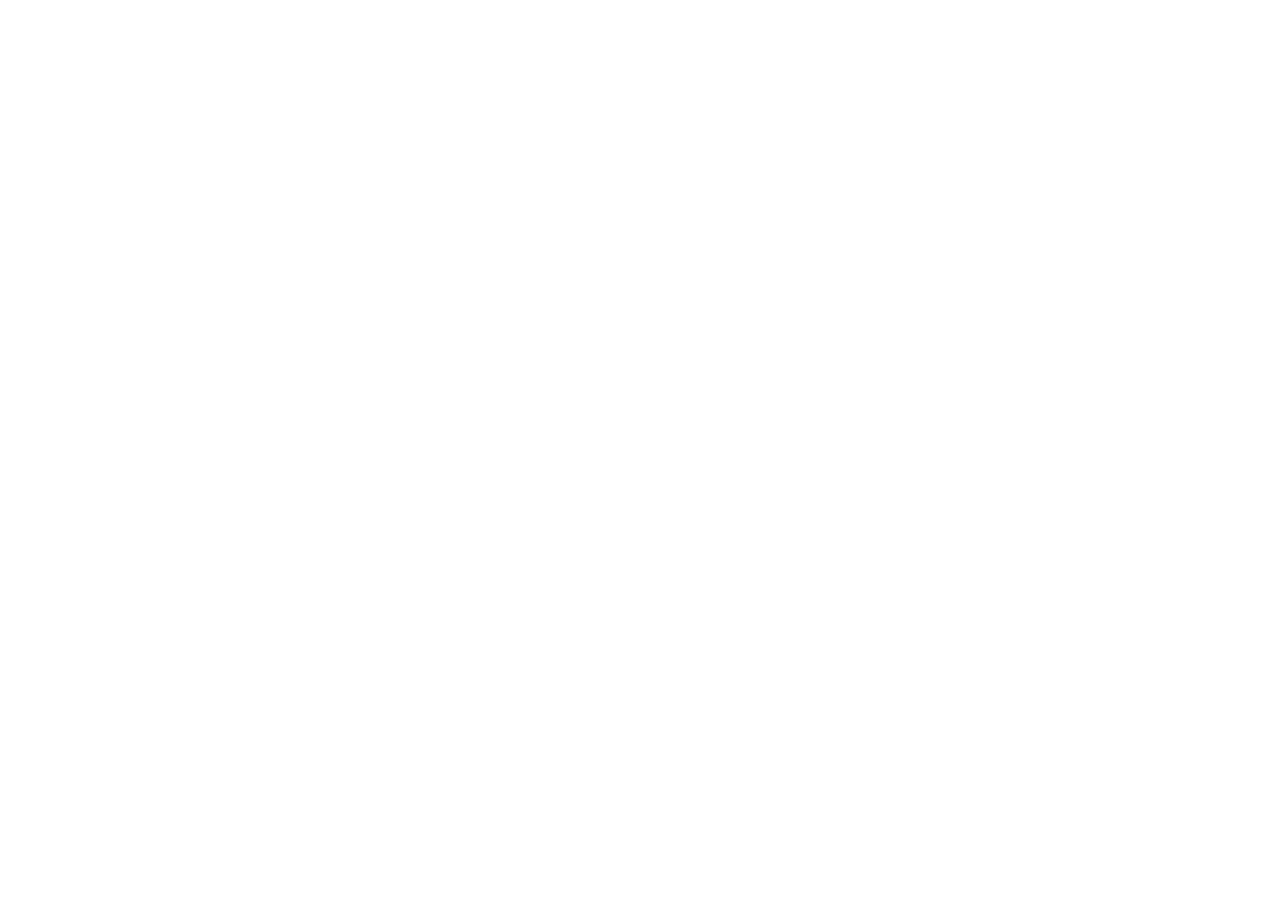
==== index.html @ c9cace58 "init project" ====
<!DOCTYPE html>
<html lang="en">

<head>
    <meta charset="UTF-8">
    <meta http-equiv="X-UA-Compatible" content="IE=edge">
    <meta name="viewport" content="width=device-width, initial-scale=1.0">
    <title>Document</title>
</head>

<body>

</body>

</html>
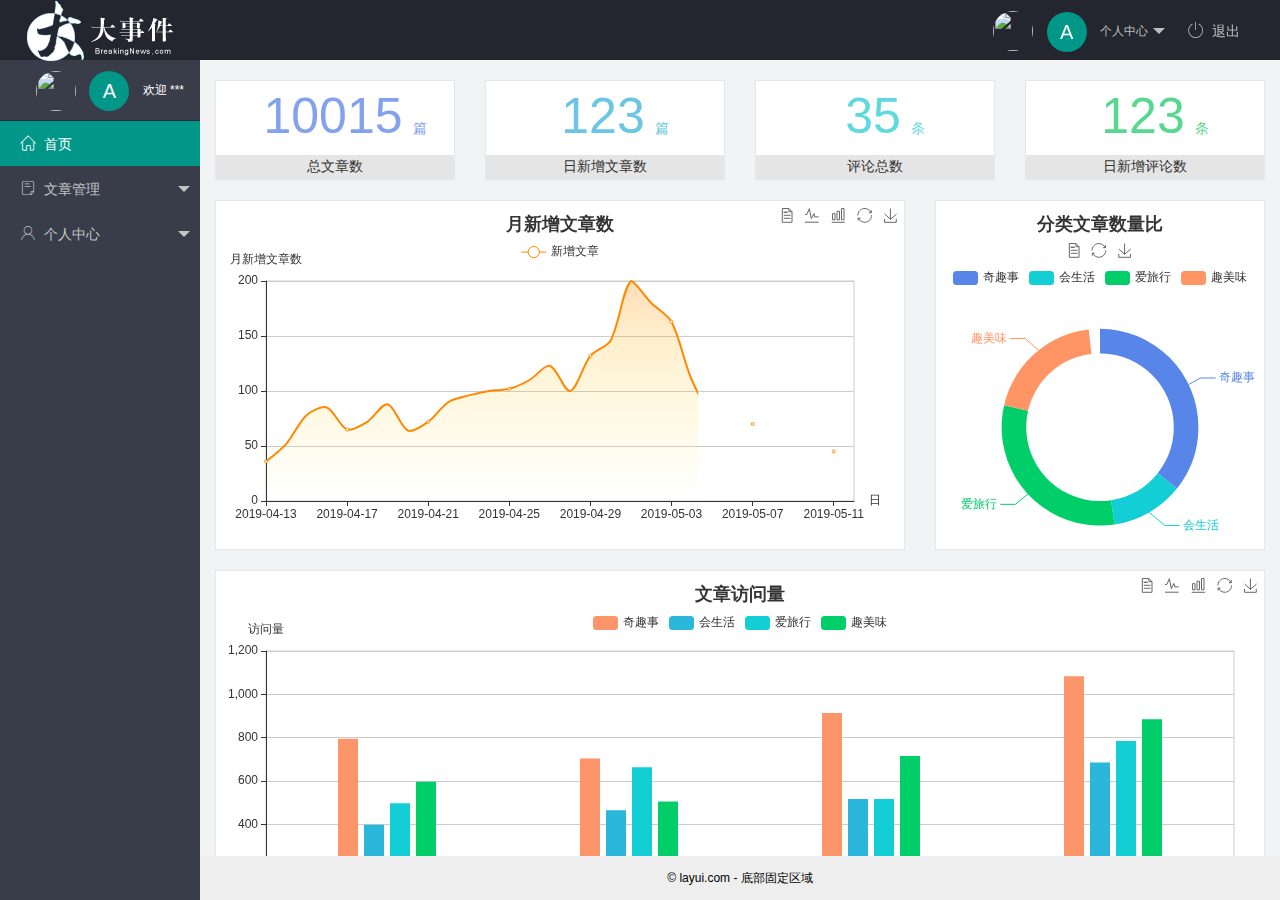
==== commit 0aa417e5: "完成了主页功能的开发" ====
--- a/index.html
+++ b/index.html
@@ -2,14 +2,97 @@
 <html lang="en">
 
 <head>
-    <meta charset="UTF-8">
-    <meta http-equiv="X-UA-Compatible" content="IE=edge">
-    <meta name="viewport" content="width=device-width, initial-scale=1.0">
-    <title>Document</title>
+    <meta charset="UTF-8" />
+    <meta name="viewport" content="width=device-width, initial-scale=1.0" />
+    <title>后台主页</title>
+    <!-- 导入 layui 的样式表 -->
+    <link rel="stylesheet" href="/assets/lib/layui/css/layui.css" />
+    <link rel="stylesheet" href="/assets/fonts/iconfont.css">
+    <link rel="stylesheet" href="/assets/css/index.css">
 </head>
 
-<body>
+<body class="layui-layout-body">
+    <div class="layui-layout layui-layout-admin">
+        <div class="layui-header">
+            <div class="layui-logo">
+                <img src="/assets/images/logo.png" alt="" />
+            </div>
+            <!-- 头部区域（可配合layui已有的水平导航） -->
+            <ul class="layui-nav layui-layout-right">
+                <li class="layui-nav-item">
+                    <a href="javascript:;" class="userinfo">
+                        <img src="http://t.cn/RCzsdCq" class="layui-nav-img" />
+                        <span class="text-avatar">A</span> 个人中心
+                    </a>
+                    <dl class="layui-nav-child">
+                        <dd><a href="">基本资料</a></dd>
+                        <dd><a href="">更换头像</a></dd>
+                        <dd><a href="">重置密码</a></dd>
+                    </dl>
+                </li>
+                <li class="layui-nav-item"><a href="javascrip:;" id="btnLogout"><span class="iconfont icon-tuichu"></span>退出</a></li>
+            </ul>
+        </div>
 
+        <div class="layui-side layui-bg-black">
+            <div class="layui-side-scroll">
+                <div class="userinfo">
+                    <img src="http://t.cn/RCzsdCq" class="layui-nav-img" />
+                    <span class="text-avatar">A</span>
+                    <span id="welcome">欢迎 ***</span>
+                </div>
+                <!-- 左侧导航区域（可配合layui已有的垂直导航） -->
+                <ul class="layui-nav layui-nav-tree" lay-shrink="all">
+                    <li class="layui-nav-item layui-this">
+                        <a href="/home/dashboard.html" target="fm"><span class="iconfont icon-home"></span>首页</a>
+                    </li>
+                    <li class="layui-nav-item">
+                        <a class="" href="javascript:;"><span class="iconfont icon-16"></span>文章管理</a>
+                        <dl class="layui-nav-child">
+                            <dd>
+                                <a href="javascript:;"><i class="layui-icon layui-icon-app"></i>文章类别</a>
+                            </dd>
+                            <dd>
+                                <a href="javascript:;"><i class="layui-icon layui-icon-app"></i>文章列表</a>
+                            </dd>
+                            <dd>
+                                <a href="javascript:;"><i class="layui-icon layui-icon-app"></i>发布文章</a>
+                            </dd>
+                        </dl>
+                    </li>
+                    <li class="layui-nav-item">
+                        <a href="javascript:;"><span class="iconfont icon-user"></span>个人中心</a>
+                        <dl class="layui-nav-child">
+                            <dd>
+                                <a href="javascript:;"><i class="layui-icon layui-icon-app"></i>基本资料</a>
+                            </dd>
+                            <dd>
+                                <a href="javascript:;"><i class="layui-icon layui-icon-app"></i>更换头像</a>
+                            </dd>
+                            <dd>
+                                <a href="javascript:;"><i class="layui-icon layui-icon-app"></i>重置密码</a>
+                            </dd>
+                        </dl>
+                    </li>
+                </ul>
+            </div>
+        </div>
+
+        <div class="layui-body">
+            <!-- 内容主体区域 -->
+            <iframe name="fm" src="/home/dashboard.html" frameborder="0"></iframe>
+        </div>
+
+        <div class="layui-footer">
+            <!-- 底部固定区域 -->
+            © layui.com - 底部固定区域
+        </div>
+    </div>
+    <!-- 导入 layui 的JS文件 -->
+    <script src="/assets/lib/layui/layui.all.js"></script>
+    <script src="/assets/lib/jquery.js"></script>
+    <script src="/assets/js/baseAPI.js"></script>
+    <script src="/assets/js/index.js"></script>
 </body>
 
 </html>--- a/assets/lib/layui/css/layui.css
+++ b/assets/lib/layui/css/layui.css
@@ -0,0 +1,2 @@
+/** layui-v2.5.5 MIT License By https://www.layui.com */
+ .layui-inline,img{display:inline-block;vertical-align:middle}h1,h2,h3,h4,h5,h6{font-weight:400}.layui-edge,.layui-header,.layui-inline,.layui-main{position:relative}.layui-body,.layui-edge,.layui-elip{overflow:hidden}.layui-btn,.layui-edge,.layui-inline,img{vertical-align:middle}.layui-btn,.layui-disabled,.layui-icon,.layui-unselect{-moz-user-select:none;-webkit-user-select:none;-ms-user-select:none}.layui-elip,.layui-form-checkbox span,.layui-form-pane .layui-form-label{text-overflow:ellipsis;white-space:nowrap}.layui-breadcrumb,.layui-tree-btnGroup{visibility:hidden}blockquote,body,button,dd,div,dl,dt,form,h1,h2,h3,h4,h5,h6,input,li,ol,p,pre,td,textarea,th,ul{margin:0;padding:0;-webkit-tap-highlight-color:rgba(0,0,0,0)}a:active,a:hover{outline:0}img{border:none}li{list-style:none}table{border-collapse:collapse;border-spacing:0}h4,h5,h6{font-size:100%}button,input,optgroup,option,select,textarea{font-family:inherit;font-size:inherit;font-style:inherit;font-weight:inherit;outline:0}pre{white-space:pre-wrap;white-space:-moz-pre-wrap;white-space:-pre-wrap;white-space:-o-pre-wrap;word-wrap:break-word}body{line-height:24px;font:14px Helvetica Neue,Helvetica,PingFang SC,Tahoma,Arial,sans-serif}hr{height:1px;margin:10px 0;border:0;clear:both}a{color:#333;text-decoration:none}a:hover{color:#777}a cite{font-style:normal;*cursor:pointer}.layui-border-box,.layui-border-box *{box-sizing:border-box}.layui-box,.layui-box *{box-sizing:content-box}.layui-clear{clear:both;*zoom:1}.layui-clear:after{content:'\20';clear:both;*zoom:1;display:block;height:0}.layui-inline{*display:inline;*zoom:1}.layui-edge{display:inline-block;width:0;height:0;border-width:6px;border-style:dashed;border-color:transparent}.layui-edge-top{top:-4px;border-bottom-color:#999;border-bottom-style:solid}.layui-edge-right{border-left-color:#999;border-left-style:solid}.layui-edge-bottom{top:2px;border-top-color:#999;border-top-style:solid}.layui-edge-left{border-right-color:#999;border-right-style:solid}.layui-disabled,.layui-disabled:hover{color:#d2d2d2!important;cursor:not-allowed!important}.layui-circle{border-radius:100%}.layui-show{display:block!important}.layui-hide{display:none!important}@font-face{font-family:layui-icon;src:url(../font/iconfont.eot?v=250);src:url(../font/iconfont.eot?v=250#iefix) format('embedded-opentype'),url(../font/iconfont.woff2?v=250) format('woff2'),url(../font/iconfont.woff?v=250) format('woff'),url(../font/iconfont.ttf?v=250) format('truetype'),url(../font/iconfont.svg?v=250#layui-icon) format('svg')}.layui-icon{font-family:layui-icon!important;font-size:16px;font-style:normal;-webkit-font-smoothing:antialiased;-moz-osx-font-smoothing:grayscale}.layui-icon-reply-fill:before{content:"\e611"}.layui-icon-set-fill:before{content:"\e614"}.layui-icon-menu-fill:before{content:"\e60f"}.layui-icon-search:before{content:"\e615"}.layui-icon-share:before{content:"\e641"}.layui-icon-set-sm:before{content:"\e620"}.layui-icon-engine:before{content:"\e628"}.layui-icon-close:before{content:"\1006"}.layui-icon-close-fill:before{content:"\1007"}.layui-icon-chart-screen:before{content:"\e629"}.layui-icon-star:before{content:"\e600"}.layui-icon-circle-dot:before{content:"\e617"}.layui-icon-chat:before{content:"\e606"}.layui-icon-release:before{content:"\e609"}.layui-icon-list:before{content:"\e60a"}.layui-icon-chart:before{content:"\e62c"}.layui-icon-ok-circle:before{content:"\1005"}.layui-icon-layim-theme:before{content:"\e61b"}.layui-icon-table:before{content:"\e62d"}.layui-icon-right:before{content:"\e602"}.layui-icon-left:before{content:"\e603"}.layui-icon-cart-simple:before{content:"\e698"}.layui-icon-face-cry:before{content:"\e69c"}.layui-icon-face-smile:before{content:"\e6af"}.layui-icon-survey:before{content:"\e6b2"}.layui-icon-tree:before{content:"\e62e"}.layui-icon-upload-circle:before{content:"\e62f"}.layui-icon-add-circle:before{content:"\e61f"}.layui-icon-download-circle:before{content:"\e601"}.layui-icon-templeate-1:before{content:"\e630"}.layui-icon-util:before{content:"\e631"}.layui-icon-face-surprised:before{content:"\e664"}.layui-icon-edit:before{content:"\e642"}.layui-icon-speaker:before{content:"\e645"}.layui-icon-down:before{content:"\e61a"}.layui-icon-file:before{content:"\e621"}.layui-icon-layouts:before{content:"\e632"}.layui-icon-rate-half:before{content:"\e6c9"}.layui-icon-add-circle-fine:before{content:"\e608"}.layui-icon-prev-circle:before{content:"\e633"}.layui-icon-read:before{content:"\e705"}.layui-icon-404:before{content:"\e61c"}.layui-icon-carousel:before{content:"\e634"}.layui-icon-help:before{content:"\e607"}.layui-icon-code-circle:before{content:"\e635"}.layui-icon-water:before{content:"\e636"}.layui-icon-username:before{content:"\e66f"}.layui-icon-find-fill:before{content:"\e670"}.layui-icon-about:before{content:"\e60b"}.layui-icon-location:before{content:"\e715"}.layui-icon-up:before{content:"\e619"}.layui-icon-pause:before{content:"\e651"}.layui-icon-date:before{content:"\e637"}.layui-icon-layim-uploadfile:before{content:"\e61d"}.layui-icon-delete:before{content:"\e640"}.layui-icon-play:before{content:"\e652"}.layui-icon-top:before{content:"\e604"}.layui-icon-friends:before{content:"\e612"}.layui-icon-refresh-3:before{content:"\e9aa"}.layui-icon-ok:before{content:"\e605"}.layui-icon-layer:before{content:"\e638"}.layui-icon-face-smile-fine:before{content:"\e60c"}.layui-icon-dollar:before{content:"\e659"}.layui-icon-group:before{content:"\e613"}.layui-icon-layim-download:before{content:"\e61e"}.layui-icon-picture-fine:before{content:"\e60d"}.layui-icon-link:before{content:"\e64c"}.layui-icon-diamond:before{content:"\e735"}.layui-icon-log:before{content:"\e60e"}.layui-icon-rate-solid:before{content:"\e67a"}.layui-icon-fonts-del:before{content:"\e64f"}.layui-icon-unlink:before{content:"\e64d"}.layui-icon-fonts-clear:before{content:"\e639"}.layui-icon-triangle-r:before{content:"\e623"}.layui-icon-circle:before{content:"\e63f"}.layui-icon-radio:before{content:"\e643"}.layui-icon-align-center:before{content:"\e647"}.layui-icon-align-right:before{content:"\e648"}.layui-icon-align-left:before{content:"\e649"}.layui-icon-loading-1:before{content:"\e63e"}.layui-icon-return:before{content:"\e65c"}.layui-icon-fonts-strong:before{content:"\e62b"}.layui-icon-upload:before{content:"\e67c"}.layui-icon-dialogue:before{content:"\e63a"}.layui-icon-video:before{content:"\e6ed"}.layui-icon-headset:before{content:"\e6fc"}.layui-icon-cellphone-fine:before{content:"\e63b"}.layui-icon-add-1:before{content:"\e654"}.layui-icon-face-smile-b:before{content:"\e650"}.layui-icon-fonts-html:before{content:"\e64b"}.layui-icon-form:before{content:"\e63c"}.layui-icon-cart:before{content:"\e657"}.layui-icon-camera-fill:before{content:"\e65d"}.layui-icon-tabs:before{content:"\e62a"}.layui-icon-fonts-code:before{content:"\e64e"}.layui-icon-fire:before{content:"\e756"}.layui-icon-set:before{content:"\e716"}.layui-icon-fonts-u:before{content:"\e646"}.layui-icon-triangle-d:before{content:"\e625"}.layui-icon-tips:before{content:"\e702"}.layui-icon-picture:before{content:"\e64a"}.layui-icon-more-vertical:before{content:"\e671"}.layui-icon-flag:before{content:"\e66c"}.layui-icon-loading:before{content:"\e63d"}.layui-icon-fonts-i:before{content:"\e644"}.layui-icon-refresh-1:before{content:"\e666"}.layui-icon-rmb:before{content:"\e65e"}.layui-icon-home:before{content:"\e68e"}.layui-icon-user:before{content:"\e770"}.layui-icon-notice:before{content:"\e667"}.layui-icon-login-weibo:before{content:"\e675"}.layui-icon-voice:before{content:"\e688"}.layui-icon-upload-drag:before{content:"\e681"}.layui-icon-login-qq:before{content:"\e676"}.layui-icon-snowflake:before{content:"\e6b1"}.layui-icon-file-b:before{content:"\e655"}.layui-icon-template:before{content:"\e663"}.layui-icon-auz:before{content:"\e672"}.layui-icon-console:before{content:"\e665"}.layui-icon-app:before{content:"\e653"}.layui-icon-prev:before{content:"\e65a"}.layui-icon-website:before{content:"\e7ae"}.layui-icon-next:before{content:"\e65b"}.layui-icon-component:before{content:"\e857"}.layui-icon-more:before{content:"\e65f"}.layui-icon-login-wechat:before{content:"\e677"}.layui-icon-shrink-right:before{content:"\e668"}.layui-icon-spread-left:before{content:"\e66b"}.layui-icon-camera:before{content:"\e660"}.layui-icon-note:before{content:"\e66e"}.layui-icon-refresh:before{content:"\e669"}.layui-icon-female:before{content:"\e661"}.layui-icon-male:before{content:"\e662"}.layui-icon-password:before{content:"\e673"}.layui-icon-senior:before{content:"\e674"}.layui-icon-theme:before{content:"\e66a"}.layui-icon-tread:before{content:"\e6c5"}.layui-icon-praise:before{content:"\e6c6"}.layui-icon-star-fill:before{content:"\e658"}.layui-icon-rate:before{content:"\e67b"}.layui-icon-template-1:before{content:"\e656"}.layui-icon-vercode:before{content:"\e679"}.layui-icon-cellphone:before{content:"\e678"}.layui-icon-screen-full:before{content:"\e622"}.layui-icon-screen-restore:before{content:"\e758"}.layui-icon-cols:before{content:"\e610"}.layui-icon-export:before{content:"\e67d"}.layui-icon-print:before{content:"\e66d"}.layui-icon-slider:before{content:"\e714"}.layui-icon-addition:before{content:"\e624"}.layui-icon-subtraction:before{content:"\e67e"}.layui-icon-service:before{content:"\e626"}.layui-icon-transfer:before{content:"\e691"}.layui-main{width:1140px;margin:0 auto}.layui-header{z-index:1000;height:60px}.layui-header a:hover{transition:all .5s;-webkit-transition:all .5s}.layui-side{position:fixed;left:0;top:0;bottom:0;z-index:999;width:200px;overflow-x:hidden}.layui-side-scroll{position:relative;width:220px;height:100%;overflow-x:hidden}.layui-body{position:absolute;left:200px;right:0;top:0;bottom:0;z-index:998;width:auto;overflow-y:auto;box-sizing:border-box}.layui-layout-body{overflow:hidden}.layui-layout-admin .layui-header{background-color:#23262E}.layui-layout-admin .layui-side{top:60px;width:200px;overflow-x:hidden}.layui-layout-admin .layui-body{position:fixed;top:60px;bottom:44px}.layui-layout-admin .layui-main{width:auto;margin:0 15px}.layui-layout-admin .layui-footer{position:fixed;left:200px;right:0;bottom:0;height:44px;line-height:44px;padding:0 15px;background-color:#eee}.layui-layout-admin .layui-logo{position:absolute;left:0;top:0;width:200px;height:100%;line-height:60px;text-align:center;color:#009688;font-size:16px}.layui-layout-admin .layui-header .layui-nav{background:0 0}.layui-layout-left{position:absolute!important;left:200px;top:0}.layui-layout-right{position:absolute!important;right:0;top:0}.layui-container{position:relative;margin:0 auto;padding:0 15px;box-sizing:border-box}.layui-fluid{position:relative;margin:0 auto;padding:0 15px}.layui-row:after,.layui-row:before{content:'';display:block;clear:both}.layui-col-lg1,.layui-col-lg10,.layui-col-lg11,.layui-col-lg12,.layui-col-lg2,.layui-col-lg3,.layui-col-lg4,.layui-col-lg5,.layui-col-lg6,.layui-col-lg7,.layui-col-lg8,.layui-col-lg9,.layui-col-md1,.layui-col-md10,.layui-col-md11,.layui-col-md12,.layui-col-md2,.layui-col-md3,.layui-col-md4,.layui-col-md5,.layui-col-md6,.layui-col-md7,.layui-col-md8,.layui-col-md9,.layui-col-sm1,.layui-col-sm10,.layui-col-sm11,.layui-col-sm12,.layui-col-sm2,.layui-col-sm3,.layui-col-sm4,.layui-col-sm5,.layui-col-sm6,.layui-col-sm7,.layui-col-sm8,.layui-col-sm9,.layui-col-xs1,.layui-col-xs10,.layui-col-xs11,.layui-col-xs12,.layui-col-xs2,.layui-col-xs3,.layui-col-xs4,.layui-col-xs5,.layui-col-xs6,.layui-col-xs7,.layui-col-xs8,.layui-col-xs9{position:relative;display:block;box-sizing:border-box}.layui-col-xs1,.layui-col-xs10,.layui-col-xs11,.layui-col-xs12,.layui-col-xs2,.layui-col-xs3,.layui-col-xs4,.layui-col-xs5,.layui-col-xs6,.layui-col-xs7,.layui-col-xs8,.layui-col-xs9{float:left}.layui-col-xs1{width:8.33333333%}.layui-col-xs2{width:16.66666667%}.layui-col-xs3{width:25%}.layui-col-xs4{width:33.33333333%}.layui-col-xs5{width:41.66666667%}.layui-col-xs6{width:50%}.layui-col-xs7{width:58.33333333%}.layui-col-xs8{width:66.66666667%}.layui-col-xs9{width:75%}.layui-col-xs10{width:83.33333333%}.layui-col-xs11{width:91.66666667%}.layui-col-xs12{width:100%}.layui-col-xs-offset1{margin-left:8.33333333%}.layui-col-xs-offset2{margin-left:16.66666667%}.layui-col-xs-offset3{margin-left:25%}.layui-col-xs-offset4{margin-left:33.33333333%}.layui-col-xs-offset5{margin-left:41.66666667%}.layui-col-xs-offset6{margin-left:50%}.layui-col-xs-offset7{margin-left:58.33333333%}.layui-col-xs-offset8{margin-left:66.66666667%}.layui-col-xs-offset9{margin-left:75%}.layui-col-xs-offset10{margin-left:83.33333333%}.layui-col-xs-offset11{margin-left:91.66666667%}.layui-col-xs-offset12{margin-left:100%}@media screen and (max-width:768px){.layui-hide-xs{display:none!important}.layui-show-xs-block{display:block!important}.layui-show-xs-inline{display:inline!important}.layui-show-xs-inline-block{display:inline-block!important}}@media screen and (min-width:768px){.layui-container{width:750px}.layui-hide-sm{display:none!important}.layui-show-sm-block{display:block!important}.layui-show-sm-inline{display:inline!important}.layui-show-sm-inline-block{display:inline-block!important}.layui-col-sm1,.layui-col-sm10,.layui-col-sm11,.layui-col-sm12,.layui-col-sm2,.layui-col-sm3,.layui-col-sm4,.layui-col-sm5,.layui-col-sm6,.layui-col-sm7,.layui-col-sm8,.layui-col-sm9{float:left}.layui-col-sm1{width:8.33333333%}.layui-col-sm2{width:16.66666667%}.layui-col-sm3{width:25%}.layui-col-sm4{width:33.33333333%}.layui-col-sm5{width:41.66666667%}.layui-col-sm6{width:50%}.layui-col-sm7{width:58.33333333%}.layui-col-sm8{width:66.66666667%}.layui-col-sm9{width:75%}.layui-col-sm10{width:83.33333333%}.layui-col-sm11{width:91.66666667%}.layui-col-sm12{width:100%}.layui-col-sm-offset1{margin-left:8.33333333%}.layui-col-sm-offset2{margin-left:16.66666667%}.layui-col-sm-offset3{margin-left:25%}.layui-col-sm-offset4{margin-left:33.33333333%}.layui-col-sm-offset5{margin-left:41.66666667%}.layui-col-sm-offset6{margin-left:50%}.layui-col-sm-offset7{margin-left:58.33333333%}.layui-col-sm-offset8{margin-left:66.66666667%}.layui-col-sm-offset9{margin-left:75%}.layui-col-sm-offset10{margin-left:83.33333333%}.layui-col-sm-offset11{margin-left:91.66666667%}.layui-col-sm-offset12{margin-left:100%}}@media screen and (min-width:992px){.layui-container{width:970px}.layui-hide-md{display:none!important}.layui-show-md-block{display:block!important}.layui-show-md-inline{display:inline!important}.layui-show-md-inline-block{display:inline-block!important}.layui-col-md1,.layui-col-md10,.layui-col-md11,.layui-col-md12,.layui-col-md2,.layui-col-md3,.layui-col-md4,.layui-col-md5,.layui-col-md6,.layui-col-md7,.layui-col-md8,.layui-col-md9{float:left}.layui-col-md1{width:8.33333333%}.layui-col-md2{width:16.66666667%}.layui-col-md3{width:25%}.layui-col-md4{width:33.33333333%}.layui-col-md5{width:41.66666667%}.layui-col-md6{width:50%}.layui-col-md7{width:58.33333333%}.layui-col-md8{width:66.66666667%}.layui-col-md9{width:75%}.layui-col-md10{width:83.33333333%}.layui-col-md11{width:91.66666667%}.layui-col-md12{width:100%}.layui-col-md-offset1{margin-left:8.33333333%}.layui-col-md-offset2{margin-left:16.66666667%}.layui-col-md-offset3{margin-left:25%}.layui-col-md-offset4{margin-left:33.33333333%}.layui-col-md-offset5{margin-left:41.66666667%}.layui-col-md-offset6{margin-left:50%}.layui-col-md-offset7{margin-left:58.33333333%}.layui-col-md-offset8{margin-left:66.66666667%}.layui-col-md-offset9{margin-left:75%}.layui-col-md-offset10{margin-left:83.33333333%}.layui-col-md-offset11{margin-left:91.66666667%}.layui-col-md-offset12{margin-left:100%}}@media screen and (min-width:1200px){.layui-container{width:1170px}.layui-hide-lg{display:none!important}.layui-show-lg-block{display:block!important}.layui-show-lg-inline{display:inline!important}.layui-show-lg-inline-block{display:inline-block!important}.layui-col-lg1,.layui-col-lg10,.layui-col-lg11,.layui-col-lg12,.layui-col-lg2,.layui-col-lg3,.layui-col-lg4,.layui-col-lg5,.layui-col-lg6,.layui-col-lg7,.layui-col-lg8,.layui-col-lg9{float:left}.layui-col-lg1{width:8.33333333%}.layui-col-lg2{width:16.66666667%}.layui-col-lg3{width:25%}.layui-col-lg4{width:33.33333333%}.layui-col-lg5{width:41.66666667%}.layui-col-lg6{width:50%}.layui-col-lg7{width:58.33333333%}.layui-col-lg8{width:66.66666667%}.layui-col-lg9{width:75%}.layui-col-lg10{width:83.33333333%}.layui-col-lg11{width:91.66666667%}.layui-col-lg12{width:100%}.layui-col-lg-offset1{margin-left:8.33333333%}.layui-col-lg-offset2{margin-left:16.66666667%}.layui-col-lg-offset3{margin-left:25%}.layui-col-lg-offset4{margin-left:33.33333333%}.layui-col-lg-offset5{margin-left:41.66666667%}.layui-col-lg-offset6{margin-left:50%}.layui-col-lg-offset7{margin-left:58.33333333%}.layui-col-lg-offset8{margin-left:66.66666667%}.layui-col-lg-offset9{margin-left:75%}.layui-col-lg-offset10{margin-left:83.33333333%}.layui-col-lg-offset11{margin-left:91.66666667%}.layui-col-lg-offset12{margin-left:100%}}.layui-col-space1{margin:-.5px}.layui-col-space1>*{padding:.5px}.layui-col-space3{margin:-1.5px}.layui-col-space3>*{padding:1.5px}.layui-col-space5{margin:-2.5px}.layui-col-space5>*{padding:2.5px}.layui-col-space8{margin:-3.5px}.layui-col-space8>*{padding:3.5px}.layui-col-space10{margin:-5px}.layui-col-space10>*{padding:5px}.layui-col-space12{margin:-6px}.layui-col-space12>*{padding:6px}.layui-col-space15{margin:-7.5px}.layui-col-space15>*{padding:7.5px}.layui-col-space18{margin:-9px}.layui-col-space18>*{padding:9px}.layui-col-space20{margin:-10px}.layui-col-space20>*{padding:10px}.layui-col-space22{margin:-11px}.layui-col-space22>*{padding:11px}.layui-col-space25{margin:-12.5px}.layui-col-space25>*{padding:12.5px}.layui-col-space30{margin:-15px}.layui-col-space30>*{padding:15px}.layui-btn,.layui-input,.layui-select,.layui-textarea,.layui-upload-button{outline:0;-webkit-appearance:none;transition:all .3s;-webkit-transition:all .3s;box-sizing:border-box}.layui-elem-quote{margin-bottom:10px;padding:15px;line-height:22px;border-left:5px solid #009688;border-radius:0 2px 2px 0;background-color:#f2f2f2}.layui-quote-nm{border-style:solid;border-width:1px 1px 1px 5px;background:0 0}.layui-elem-field{margin-bottom:10px;padding:0;border-width:1px;border-style:solid}.layui-elem-field legend{margin-left:20px;padding:0 10px;font-size:20px;font-weight:300}.layui-field-title{margin:10px 0 20px;border-width:1px 0 0}.layui-field-box{padding:10px 15px}.layui-field-title .layui-field-box{padding:10px 0}.layui-progress{position:relative;height:6px;border-radius:20px;background-color:#e2e2e2}.layui-progress-bar{position:absolute;left:0;top:0;width:0;max-width:100%;height:6px;border-radius:20px;text-align:right;background-color:#5FB878;transition:all .3s;-webkit-transition:all .3s}.layui-progress-big,.layui-progress-big .layui-progress-bar{height:18px;line-height:18px}.layui-progress-text{position:relative;top:-20px;line-height:18px;font-size:12px;color:#666}.layui-progress-big .layui-progress-text{position:static;padding:0 10px;color:#fff}.layui-collapse{border-width:1px;border-style:solid;border-radius:2px}.layui-colla-content,.layui-colla-item{border-top-width:1px;border-top-style:solid}.layui-colla-item:first-child{border-top:none}.layui-colla-title{position:relative;height:42px;line-height:42px;padding:0 15px 0 35px;color:#333;background-color:#f2f2f2;cursor:pointer;font-size:14px;overflow:hidden}.layui-colla-content{display:none;padding:10px 15px;line-height:22px;color:#666}.layui-colla-icon{position:absolute;left:15px;top:0;font-size:14px}.layui-card{margin-bottom:15px;border-radius:2px;background-color:#fff;box-shadow:0 1px 2px 0 rgba(0,0,0,.05)}.layui-card:last-child{margin-bottom:0}.layui-card-header{position:relative;height:42px;line-height:42px;padding:0 15px;border-bottom:1px solid #f6f6f6;color:#333;border-radius:2px 2px 0 0;font-size:14px}.layui-bg-black,.layui-bg-blue,.layui-bg-cyan,.layui-bg-green,.layui-bg-orange,.layui-bg-red{color:#fff!important}.layui-card-body{position:relative;padding:10px 15px;line-height:24px}.layui-card-body[pad15]{padding:15px}.layui-card-body[pad20]{padding:20px}.layui-card-body .layui-table{margin:5px 0}.layui-card .layui-tab{margin:0}.layui-panel-window{position:relative;padding:15px;border-radius:0;border-top:5px solid #E6E6E6;background-color:#fff}.layui-auxiliar-moving{position:fixed;left:0;right:0;top:0;bottom:0;width:100%;height:100%;background:0 0;z-index:9999999999}.layui-form-label,.layui-form-mid,.layui-form-select,.layui-input-block,.layui-input-inline,.layui-textarea{position:relative}.layui-bg-red{background-color:#FF5722!important}.layui-bg-orange{background-color:#FFB800!important}.layui-bg-green{background-color:#009688!important}.layui-bg-cyan{background-color:#2F4056!important}.layui-bg-blue{background-color:#1E9FFF!important}.layui-bg-black{background-color:#393D49!important}.layui-bg-gray{background-color:#eee!important;color:#666!important}.layui-badge-rim,.layui-colla-content,.layui-colla-item,.layui-collapse,.layui-elem-field,.layui-form-pane .layui-form-item[pane],.layui-form-pane .layui-form-label,.layui-input,.layui-layedit,.layui-layedit-tool,.layui-quote-nm,.layui-select,.layui-tab-bar,.layui-tab-card,.layui-tab-title,.layui-tab-title .layui-this:after,.layui-textarea{border-color:#e6e6e6}.layui-timeline-item:before,hr{background-color:#e6e6e6}.layui-text{line-height:22px;font-size:14px;color:#666}.layui-text h1,.layui-text h2,.layui-text h3{font-weight:500;color:#333}.layui-text h1{font-size:30px}.layui-text h2{font-size:24px}.layui-text h3{font-size:18px}.layui-text a:not(.layui-btn){color:#01AAED}.layui-text a:not(.layui-btn):hover{text-decoration:underline}.layui-text ul{padding:5px 0 5px 15px}.layui-text ul li{margin-top:5px;list-style-type:disc}.layui-text em,.layui-word-aux{color:#999!important;padding:0 5px!important}.layui-btn{display:inline-block;height:38px;line-height:38px;padding:0 18px;background-color:#009688;color:#fff;white-space:nowrap;text-align:center;font-size:14px;border:none;border-radius:2px;cursor:pointer}.layui-btn:hover{opacity:.8;filter:alpha(opacity=80);color:#fff}.layui-btn:active{opacity:1;filter:alpha(opacity=100)}.layui-btn+.layui-btn{margin-left:10px}.layui-btn-container{font-size:0}.layui-btn-container .layui-btn{margin-right:10px;margin-bottom:10px}.layui-btn-container .layui-btn+.layui-btn{margin-left:0}.layui-table .layui-btn-container .layui-btn{margin-bottom:9px}.layui-btn-radius{border-radius:100px}.layui-btn .layui-icon{margin-right:3px;font-size:18px;vertical-align:bottom;vertical-align:middle\9}.layui-btn-primary{border:1px solid #C9C9C9;background-color:#fff;color:#555}.layui-btn-primary:hover{border-color:#009688;color:#333}.layui-btn-normal{background-color:#1E9FFF}.layui-btn-warm{background-color:#FFB800}.layui-btn-danger{background-color:#FF5722}.layui-btn-checked{background-color:#5FB878}.layui-btn-disabled,.layui-btn-disabled:active,.layui-btn-disabled:hover{border:1px solid #e6e6e6;background-color:#FBFBFB;color:#C9C9C9;cursor:not-allowed;opacity:1}.layui-btn-lg{height:44px;line-height:44px;padding:0 25px;font-size:16px}.layui-btn-sm{height:30px;line-height:30px;padding:0 10px;font-size:12px}.layui-btn-sm i{font-size:16px!important}.layui-btn-xs{height:22px;line-height:22px;padding:0 5px;font-size:12px}.layui-btn-xs i{font-size:14px!important}.layui-btn-group{display:inline-block;vertical-align:middle;font-size:0}.layui-btn-group .layui-btn{margin-left:0!important;margin-right:0!important;border-left:1px solid rgba(255,255,255,.5);border-radius:0}.layui-btn-group .layui-btn-primary{border-left:none}.layui-btn-group .layui-btn-primary:hover{border-color:#C9C9C9;color:#009688}.layui-btn-group .layui-btn:first-child{border-left:none;border-radius:2px 0 0 2px}.layui-btn-group .layui-btn-primary:first-child{border-left:1px solid #c9c9c9}.layui-btn-group .layui-btn:last-child{border-radius:0 2px 2px 0}.layui-btn-group .layui-btn+.layui-btn{margin-left:0}.layui-btn-group+.layui-btn-group{margin-left:10px}.layui-btn-fluid{width:100%}.layui-input,.layui-select,.layui-textarea{height:38px;line-height:1.3;line-height:38px\9;border-width:1px;border-style:solid;background-color:#fff;border-radius:2px}.layui-input::-webkit-input-placeholder,.layui-select::-webkit-input-placeholder,.layui-textarea::-webkit-input-placeholder{line-height:1.3}.layui-input,.layui-textarea{display:block;width:100%;padding-left:10px}.layui-input:hover,.layui-textarea:hover{border-color:#D2D2D2!important}.layui-input:focus,.layui-textarea:focus{border-color:#C9C9C9!important}.layui-textarea{min-height:100px;height:auto;line-height:20px;padding:6px 10px;resize:vertical}.layui-select{padding:0 10px}.layui-form input[type=checkbox],.layui-form input[type=radio],.layui-form select{display:none}.layui-form [lay-ignore]{display:initial}.layui-form-item{margin-bottom:15px;clear:both;*zoom:1}.layui-form-item:after{content:'\20';clear:both;*zoom:1;display:block;height:0}.layui-form-label{float:left;display:block;padding:9px 15px;width:80px;font-weight:400;line-height:20px;text-align:right}.layui-form-label-col{display:block;float:none;padding:9px 0;line-height:20px;text-align:left}.layui-form-item .layui-inline{margin-bottom:5px;margin-right:10px}.layui-input-block{margin-left:110px;min-height:36px}.layui-input-inline{display:inline-block;vertical-align:middle}.layui-form-item .layui-input-inline{float:left;width:190px;margin-right:10px}.layui-form-text .layui-input-inline{width:auto}.layui-form-mid{float:left;display:block;padding:9px 0!important;line-height:20px;margin-right:10px}.layui-form-danger+.layui-form-select .layui-input,.layui-form-danger:focus{border-color:#FF5722!important}.layui-form-select .layui-input{padding-right:30px;cursor:pointer}.layui-form-select .layui-edge{position:absolute;right:10px;top:50%;margin-top:-3px;cursor:pointer;border-width:6px;border-top-color:#c2c2c2;border-top-style:solid;transition:all .3s;-webkit-transition:all .3s}.layui-form-select dl{display:none;position:absolute;left:0;top:42px;padding:5px 0;z-index:899;min-width:100%;border:1px solid #d2d2d2;max-height:300px;overflow-y:auto;background-color:#fff;border-radius:2px;box-shadow:0 2px 4px rgba(0,0,0,.12);box-sizing:border-box}.layui-form-select dl dd,.layui-form-select dl dt{padding:0 10px;line-height:36px;white-space:nowrap;overflow:hidden;text-overflow:ellipsis}.layui-form-select dl dt{font-size:12px;color:#999}.layui-form-select dl dd{cursor:pointer}.layui-form-select dl dd:hover{background-color:#f2f2f2;-webkit-transition:.5s all;transition:.5s all}.layui-form-select .layui-select-group dd{padding-left:20px}.layui-form-select dl dd.layui-select-tips{padding-left:10px!important;color:#999}.layui-form-select dl dd.layui-this{background-color:#5FB878;color:#fff}.layui-form-checkbox,.layui-form-select dl dd.layui-disabled{background-color:#fff}.layui-form-selected dl{display:block}.layui-form-checkbox,.layui-form-checkbox *,.layui-form-switch{display:inline-block;vertical-align:middle}.layui-form-selected .layui-edge{margin-top:-9px;-webkit-transform:rotate(180deg);transform:rotate(180deg);margin-top:-3px\9}:root .layui-form-selected .layui-edge{margin-top:-9px\0/IE9}.layui-form-selectup dl{top:auto;bottom:42px}.layui-select-none{margin:5px 0;text-align:center;color:#999}.layui-select-disabled .layui-disabled{border-color:#eee!important}.layui-select-disabled .layui-edge{border-top-color:#d2d2d2}.layui-form-checkbox{position:relative;height:30px;line-height:30px;margin-right:10px;padding-right:30px;cursor:pointer;font-size:0;-webkit-transition:.1s linear;transition:.1s linear;box-sizing:border-box}.layui-form-checkbox span{padding:0 10px;height:100%;font-size:14px;border-radius:2px 0 0 2px;background-color:#d2d2d2;color:#fff;overflow:hidden}.layui-form-checkbox:hover span{background-color:#c2c2c2}.layui-form-checkbox i{position:absolute;right:0;top:0;width:30px;height:28px;border:1px solid #d2d2d2;border-left:none;border-radius:0 2px 2px 0;color:#fff;font-size:20px;text-align:center}.layui-form-checkbox:hover i{border-color:#c2c2c2;color:#c2c2c2}.layui-form-checked,.layui-form-checked:hover{border-color:#5FB878}.layui-form-checked span,.layui-form-checked:hover span{background-color:#5FB878}.layui-form-checked i,.layui-form-checked:hover i{color:#5FB878}.layui-form-item .layui-form-checkbox{margin-top:4px}.layui-form-checkbox[lay-skin=primary]{height:auto!important;line-height:normal!important;min-width:18px;min-height:18px;border:none!important;margin-right:0;padding-left:28px;padding-right:0;background:0 0}.layui-form-checkbox[lay-skin=primary] span{padding-left:0;padding-right:15px;line-height:18px;background:0 0;color:#666}.layui-form-checkbox[lay-skin=primary] i{right:auto;left:0;width:16px;height:16px;line-height:16px;border:1px solid #d2d2d2;font-size:12px;border-radius:2px;background-color:#fff;-webkit-transition:.1s linear;transition:.1s linear}.layui-form-checkbox[lay-skin=primary]:hover i{border-color:#5FB878;color:#fff}.layui-form-checked[lay-skin=primary] i{border-color:#5FB878!important;background-color:#5FB878;color:#fff}.layui-checkbox-disbaled[lay-skin=primary] span{background:0 0!important;color:#c2c2c2}.layui-checkbox-disbaled[lay-skin=primary]:hover i{border-color:#d2d2d2}.layui-form-item .layui-form-checkbox[lay-skin=primary]{margin-top:10px}.layui-form-switch{position:relative;height:22px;line-height:22px;min-width:35px;padding:0 5px;margin-top:8px;border:1px solid #d2d2d2;border-radius:20px;cursor:pointer;background-color:#fff;-webkit-transition:.1s linear;transition:.1s linear}.layui-form-switch i{position:absolute;left:5px;top:3px;width:16px;height:16px;border-radius:20px;background-color:#d2d2d2;-webkit-transition:.1s linear;transition:.1s linear}.layui-form-switch em{position:relative;top:0;width:25px;margin-left:21px;padding:0!important;text-align:center!important;color:#999!important;font-style:normal!important;font-size:12px}.layui-form-onswitch{border-color:#5FB878;background-color:#5FB878}.layui-checkbox-disbaled,.layui-checkbox-disbaled i{border-color:#e2e2e2!important}.layui-form-onswitch i{left:100%;margin-left:-21px;background-color:#fff}.layui-form-onswitch em{margin-left:5px;margin-right:21px;color:#fff!important}.layui-checkbox-disbaled span{background-color:#e2e2e2!important}.layui-checkbox-disbaled:hover i{color:#fff!important}[lay-radio]{display:none}.layui-form-radio,.layui-form-radio *{display:inline-block;vertical-align:middle}.layui-form-radio{line-height:28px;margin:6px 10px 0 0;padding-right:10px;cursor:pointer;font-size:0}.layui-form-radio *{font-size:14px}.layui-form-radio>i{margin-right:8px;font-size:22px;color:#c2c2c2}.layui-form-radio>i:hover,.layui-form-radioed>i{color:#5FB878}.layui-radio-disbaled>i{color:#e2e2e2!important}.layui-form-pane .layui-form-label{width:110px;padding:8px 15px;height:38px;line-height:20px;border-width:1px;border-style:solid;border-radius:2px 0 0 2px;text-align:center;background-color:#FBFBFB;overflow:hidden;box-sizing:border-box}.layui-form-pane .layui-input-inline{margin-left:-1px}.layui-form-pane .layui-input-block{margin-left:110px;left:-1px}.layui-form-pane .layui-input{border-radius:0 2px 2px 0}.layui-form-pane .layui-form-text .layui-form-label{float:none;width:100%;border-radius:2px;box-sizing:border-box;text-align:left}.layui-form-pane .layui-form-text .layui-input-inline{display:block;margin:0;top:-1px;clear:both}.layui-form-pane .layui-form-text .layui-input-block{margin:0;left:0;top:-1px}.layui-form-pane .layui-form-text .layui-textarea{min-height:100px;border-radius:0 0 2px 2px}.layui-form-pane .layui-form-checkbox{margin:4px 0 4px 10px}.layui-form-pane .layui-form-radio,.layui-form-pane .layui-form-switch{margin-top:6px;margin-left:10px}.layui-form-pane .layui-form-item[pane]{position:relative;border-width:1px;border-style:solid}.layui-form-pane .layui-form-item[pane] .layui-form-label{position:absolute;left:0;top:0;height:100%;border-width:0 1px 0 0}.layui-form-pane .layui-form-item[pane] .layui-input-inline{margin-left:110px}@media screen and (max-width:450px){.layui-form-item .layui-form-label{text-overflow:ellipsis;overflow:hidden;white-space:nowrap}.layui-form-item .layui-inline{display:block;margin-right:0;margin-bottom:20px;clear:both}.layui-form-item .layui-inline:after{content:'\20';clear:both;display:block;height:0}.layui-form-item .layui-input-inline{display:block;float:none;left:-3px;width:auto;margin:0 0 10px 112px}.layui-form-item .layui-input-inline+.layui-form-mid{margin-left:110px;top:-5px;padding:0}.layui-form-item .layui-form-checkbox{margin-right:5px;margin-bottom:5px}}.layui-layedit{border-width:1px;border-style:solid;border-radius:2px}.layui-layedit-tool{padding:3px 5px;border-bottom-width:1px;border-bottom-style:solid;font-size:0}.layedit-tool-fixed{position:fixed;top:0;border-top:1px solid #e2e2e2}.layui-layedit-tool .layedit-tool-mid,.layui-layedit-tool .layui-icon{display:inline-block;vertical-align:middle;text-align:center;font-size:14px}.layui-layedit-tool .layui-icon{position:relative;width:32px;height:30px;line-height:30px;margin:3px 5px;color:#777;cursor:pointer;border-radius:2px}.layui-layedit-tool .layui-icon:hover{color:#393D49}.layui-layedit-tool .layui-icon:active{color:#000}.layui-layedit-tool .layedit-tool-active{background-color:#e2e2e2;color:#000}.layui-layedit-tool .layui-disabled,.layui-layedit-tool .layui-disabled:hover{color:#d2d2d2;cursor:not-allowed}.layui-layedit-tool .layedit-tool-mid{width:1px;height:18px;margin:0 10px;background-color:#d2d2d2}.layedit-tool-html{width:50px!important;font-size:30px!important}.layedit-tool-b,.layedit-tool-code,.layedit-tool-help{font-size:16px!important}.layedit-tool-d,.layedit-tool-face,.layedit-tool-image,.layedit-tool-unlink{font-size:18px!important}.layedit-tool-image input{position:absolute;font-size:0;left:0;top:0;width:100%;height:100%;opacity:.01;filter:Alpha(opacity=1);cursor:pointer}.layui-layedit-iframe iframe{display:block;width:100%}#LAY_layedit_code{overflow:hidden}.layui-laypage{display:inline-block;*display:inline;*zoom:1;vertical-align:middle;margin:10px 0;font-size:0}.layui-laypage>a:first-child,.layui-laypage>a:first-child em{border-radius:2px 0 0 2px}.layui-laypage>a:last-child,.layui-laypage>a:last-child em{border-radius:0 2px 2px 0}.layui-laypage>:first-child{margin-left:0!important}.layui-laypage>:last-child{margin-right:0!important}.layui-laypage a,.layui-laypage button,.layui-laypage input,.layui-laypage select,.layui-laypage span{border:1px solid #e2e2e2}.layui-laypage a,.layui-laypage span{display:inline-block;*display:inline;*zoom:1;vertical-align:middle;padding:0 15px;height:28px;line-height:28px;margin:0 -1px 5px 0;background-color:#fff;color:#333;font-size:12px}.layui-flow-more a *,.layui-laypage input,.layui-table-view select[lay-ignore]{display:inline-block}.layui-laypage a:hover{color:#009688}.layui-laypage em{font-style:normal}.layui-laypage .layui-laypage-spr{color:#999;font-weight:700}.layui-laypage a{text-decoration:none}.layui-laypage .layui-laypage-curr{position:relative}.layui-laypage .layui-laypage-curr em{position:relative;color:#fff}.layui-laypage .layui-laypage-curr .layui-laypage-em{position:absolute;left:-1px;top:-1px;padding:1px;width:100%;height:100%;background-color:#009688}.layui-laypage-em{border-radius:2px}.layui-laypage-next em,.layui-laypage-prev em{font-family:Sim sun;font-size:16px}.layui-laypage .layui-laypage-count,.layui-laypage .layui-laypage-limits,.layui-laypage .layui-laypage-refresh,.layui-laypage .layui-laypage-skip{margin-left:10px;margin-right:10px;padding:0;border:none}.layui-laypage .layui-laypage-limits,.layui-laypage .layui-laypage-refresh{vertical-align:top}.layui-laypage .layui-laypage-refresh i{font-size:18px;cursor:pointer}.layui-laypage select{height:22px;padding:3px;border-radius:2px;cursor:pointer}.layui-laypage .layui-laypage-skip{height:30px;line-height:30px;color:#999}.layui-laypage button,.layui-laypage input{height:30px;line-height:30px;border-radius:2px;vertical-align:top;background-color:#fff;box-sizing:border-box}.layui-laypage input{width:40px;margin:0 10px;padding:0 3px;text-align:center}.layui-laypage input:focus,.layui-laypage select:focus{border-color:#009688!important}.layui-laypage button{margin-left:10px;padding:0 10px;cursor:pointer}.layui-table,.layui-table-view{margin:10px 0}.layui-flow-more{margin:10px 0;text-align:center;color:#999;font-size:14px}.layui-flow-more a{height:32px;line-height:32px}.layui-flow-more a *{vertical-align:top}.layui-flow-more a cite{padding:0 20px;border-radius:3px;background-color:#eee;color:#333;font-style:normal}.layui-flow-more a cite:hover{opacity:.8}.layui-flow-more a i{font-size:30px;color:#737383}.layui-table{width:100%;background-color:#fff;color:#666}.layui-table tr{transition:all .3s;-webkit-transition:all .3s}.layui-table th{text-align:left;font-weight:400}.layui-table tbody tr:hover,.layui-table thead tr,.layui-table-click,.layui-table-header,.layui-table-hover,.layui-table-mend,.layui-table-patch,.layui-table-tool,.layui-table-total,.layui-table-total tr,.layui-table[lay-even] tr:nth-child(even){background-color:#f2f2f2}.layui-table td,.layui-table th,.layui-table-col-set,.layui-table-fixed-r,.layui-table-grid-down,.layui-table-header,.layui-table-page,.layui-table-tips-main,.layui-table-tool,.layui-table-total,.layui-table-view,.layui-table[lay-skin=line],.layui-table[lay-skin=row]{border-width:1px;border-style:solid;border-color:#e6e6e6}.layui-table td,.layui-table th{position:relative;padding:9px 15px;min-height:20px;line-height:20px;font-size:14px}.layui-table[lay-skin=line] td,.layui-table[lay-skin=line] th{border-width:0 0 1px}.layui-table[lay-skin=row] td,.layui-table[lay-skin=row] th{border-width:0 1px 0 0}.layui-table[lay-skin=nob] td,.layui-table[lay-skin=nob] th{border:none}.layui-table img{max-width:100px}.layui-table[lay-size=lg] td,.layui-table[lay-size=lg] th{padding:15px 30px}.layui-table-view .layui-table[lay-size=lg] .layui-table-cell{height:40px;line-height:40px}.layui-table[lay-size=sm] td,.layui-table[lay-size=sm] th{font-size:12px;padding:5px 10px}.layui-table-view .layui-table[lay-size=sm] .layui-table-cell{height:20px;line-height:20px}.layui-table[lay-data]{display:none}.layui-table-box{position:relative;overflow:hidden}.layui-table-view .layui-table{position:relative;width:auto;margin:0}.layui-table-view .layui-table[lay-skin=line]{border-width:0 1px 0 0}.layui-table-view .layui-table[lay-skin=row]{border-width:0 0 1px}.layui-table-view .layui-table td,.layui-table-view .layui-table th{padding:5px 0;border-top:none;border-left:none}.layui-table-view .layui-table th.layui-unselect .layui-table-cell span{cursor:pointer}.layui-table-view .layui-table td{cursor:default}.layui-table-view .layui-table td[data-edit=text]{cursor:text}.layui-table-view .layui-form-checkbox[lay-skin=primary] i{width:18px;height:18px}.layui-table-view .layui-form-radio{line-height:0;padding:0}.layui-table-view .layui-form-radio>i{margin:0;font-size:20px}.layui-table-init{position:absolute;left:0;top:0;width:100%;height:100%;text-align:center;z-index:110}.layui-table-init .layui-icon{position:absolute;left:50%;top:50%;margin:-15px 0 0 -15px;font-size:30px;color:#c2c2c2}.layui-table-header{border-width:0 0 1px;overflow:hidden}.layui-table-header .layui-table{margin-bottom:-1px}.layui-table-tool .layui-inline[lay-event]{position:relative;width:26px;height:26px;padding:5px;line-height:16px;margin-right:10px;text-align:center;color:#333;border:1px solid #ccc;cursor:pointer;-webkit-transition:.5s all;transition:.5s all}.layui-table-tool .layui-inline[lay-event]:hover{border:1px solid #999}.layui-table-tool-temp{padding-right:120px}.layui-table-tool-self{position:absolute;right:17px;top:10px}.layui-table-tool .layui-table-tool-self .layui-inline[lay-event]{margin:0 0 0 10px}.layui-table-tool-panel{position:absolute;top:29px;left:-1px;padding:5px 0;min-width:150px;min-height:40px;border:1px solid #d2d2d2;text-align:left;overflow-y:auto;background-color:#fff;box-shadow:0 2px 4px rgba(0,0,0,.12)}.layui-table-cell,.layui-table-tool-panel li{overflow:hidden;text-overflow:ellipsis;white-space:nowrap}.layui-table-tool-panel li{padding:0 10px;line-height:30px;-webkit-transition:.5s all;transition:.5s all}.layui-table-tool-panel li .layui-form-checkbox[lay-skin=primary]{width:100%;padding-left:28px}.layui-table-tool-panel li:hover{background-color:#f2f2f2}.layui-table-tool-panel li .layui-form-checkbox[lay-skin=primary] i{position:absolute;left:0;top:0}.layui-table-tool-panel li .layui-form-checkbox[lay-skin=primary] span{padding:0}.layui-table-tool .layui-table-tool-self .layui-table-tool-panel{left:auto;right:-1px}.layui-table-col-set{position:absolute;right:0;top:0;width:20px;height:100%;border-width:0 0 0 1px;background-color:#fff}.layui-table-sort{width:10px;height:20px;margin-left:5px;cursor:pointer!important}.layui-table-sort .layui-edge{position:absolute;left:5px;border-width:5px}.layui-table-sort .layui-table-sort-asc{top:3px;border-top:none;border-bottom-style:solid;border-bottom-color:#b2b2b2}.layui-table-sort .layui-table-sort-asc:hover{border-bottom-color:#666}.layui-table-sort .layui-table-sort-desc{bottom:5px;border-bottom:none;border-top-style:solid;border-top-color:#b2b2b2}.layui-table-sort .layui-table-sort-desc:hover{border-top-color:#666}.layui-table-sort[lay-sort=asc] .layui-table-sort-asc{border-bottom-color:#000}.layui-table-sort[lay-sort=desc] .layui-table-sort-desc{border-top-color:#000}.layui-table-cell{height:28px;line-height:28px;padding:0 15px;position:relative;box-sizing:border-box}.layui-table-cell .layui-form-checkbox[lay-skin=primary]{top:-1px;padding:0}.layui-table-cell .layui-table-link{color:#01AAED}.laytable-cell-checkbox,.laytable-cell-numbers,.laytable-cell-radio,.laytable-cell-space{padding:0;text-align:center}.layui-table-body{position:relative;overflow:auto;margin-right:-1px;margin-bottom:-1px}.layui-table-body .layui-none{line-height:26px;padding:15px;text-align:center;color:#999}.layui-table-fixed{position:absolute;left:0;top:0;z-index:101}.layui-table-fixed .layui-table-body{overflow:hidden}.layui-table-fixed-l{box-shadow:0 -1px 8px rgba(0,0,0,.08)}.layui-table-fixed-r{left:auto;right:-1px;border-width:0 0 0 1px;box-shadow:-1px 0 8px rgba(0,0,0,.08)}.layui-table-fixed-r .layui-table-header{position:relative;overflow:visible}.layui-table-mend{position:absolute;right:-49px;top:0;height:100%;width:50px}.layui-table-tool{position:relative;z-index:890;width:100%;min-height:50px;line-height:30px;padding:10px 15px;border-width:0 0 1px}.layui-table-tool .layui-btn-container{margin-bottom:-10px}.layui-table-page,.layui-table-total{border-width:1px 0 0;margin-bottom:-1px;overflow:hidden}.layui-table-page{position:relative;width:100%;padding:7px 7px 0;height:41px;font-size:12px;white-space:nowrap}.layui-table-page>div{height:26px}.layui-table-page .layui-laypage{margin:0}.layui-table-page .layui-laypage a,.layui-table-page .layui-laypage span{height:26px;line-height:26px;margin-bottom:10px;border:none;background:0 0}.layui-table-page .layui-laypage a,.layui-table-page .layui-laypage span.layui-laypage-curr{padding:0 12px}.layui-table-page .layui-laypage span{margin-left:0;padding:0}.layui-table-page .layui-laypage .layui-laypage-prev{margin-left:-7px!important}.layui-table-page .layui-laypage .layui-laypage-curr .layui-laypage-em{left:0;top:0;padding:0}.layui-table-page .layui-laypage button,.layui-table-page .layui-laypage input{height:26px;line-height:26px}.layui-table-page .layui-laypage input{width:40px}.layui-table-page .layui-laypage button{padding:0 10px}.layui-table-page select{height:18px}.layui-table-patch .layui-table-cell{padding:0;width:30px}.layui-table-edit{position:absolute;left:0;top:0;width:100%;height:100%;padding:0 14px 1px;border-radius:0;box-shadow:1px 1px 20px rgba(0,0,0,.15)}.layui-table-edit:focus{border-color:#5FB878!important}select.layui-table-edit{padding:0 0 0 10px;border-color:#C9C9C9}.layui-table-view .layui-form-checkbox,.layui-table-view .layui-form-radio,.layui-table-view .layui-form-switch{top:0;margin:0;box-sizing:content-box}.layui-table-view .layui-form-checkbox{top:-1px;height:26px;line-height:26px}.layui-table-view .layui-form-checkbox i{height:26px}.layui-table-grid .layui-table-cell{overflow:visible}.layui-table-grid-down{position:absolute;top:0;right:0;width:26px;height:100%;padding:5px 0;border-width:0 0 0 1px;text-align:center;background-color:#fff;color:#999;cursor:pointer}.layui-table-grid-down .layui-icon{position:absolute;top:50%;left:50%;margin:-8px 0 0 -8px}.layui-table-grid-down:hover{background-color:#fbfbfb}body .layui-table-tips .layui-layer-content{background:0 0;padding:0;box-shadow:0 1px 6px rgba(0,0,0,.12)}.layui-table-tips-main{margin:-44px 0 0 -1px;max-height:150px;padding:8px 15px;font-size:14px;overflow-y:scroll;background-color:#fff;color:#666}.layui-table-tips-c{position:absolute;right:-3px;top:-13px;width:20px;height:20px;padding:3px;cursor:pointer;background-color:#666;border-radius:50%;color:#fff}.layui-table-tips-c:hover{background-color:#777}.layui-table-tips-c:before{position:relative;right:-2px}.layui-upload-file{display:none!important;opacity:.01;filter:Alpha(opacity=1)}.layui-upload-drag,.layui-upload-form,.layui-upload-wrap{display:inline-block}.layui-upload-list{margin:10px 0}.layui-upload-choose{padding:0 10px;color:#999}.layui-upload-drag{position:relative;padding:30px;border:1px dashed #e2e2e2;background-color:#fff;text-align:center;cursor:pointer;color:#999}.layui-upload-drag .layui-icon{font-size:50px;color:#009688}.layui-upload-drag[lay-over]{border-color:#009688}.layui-upload-iframe{position:absolute;width:0;height:0;border:0;visibility:hidden}.layui-upload-wrap{position:relative;vertical-align:middle}.layui-upload-wrap .layui-upload-file{display:block!important;position:absolute;left:0;top:0;z-index:10;font-size:100px;width:100%;height:100%;opacity:.01;filter:Alpha(opacity=1);cursor:pointer}.layui-transfer-active,.layui-transfer-box{display:inline-block;vertical-align:middle}.layui-transfer-box,.layui-transfer-header,.layui-transfer-search{border-width:0;border-style:solid;border-color:#e6e6e6}.layui-transfer-box{position:relative;border-width:1px;width:200px;height:360px;border-radius:2px;background-color:#fff}.layui-transfer-box .layui-form-checkbox{width:100%;margin:0!important}.layui-transfer-header{height:38px;line-height:38px;padding:0 10px;border-bottom-width:1px}.layui-transfer-search{position:relative;padding:10px;border-bottom-width:1px}.layui-transfer-search .layui-input{height:32px;padding-left:30px;font-size:12px}.layui-transfer-search .layui-icon-search{position:absolute;left:20px;top:50%;margin-top:-8px;color:#666}.layui-transfer-active{margin:0 15px}.layui-transfer-active .layui-btn{display:block;margin:0;padding:0 15px;background-color:#5FB878;border-color:#5FB878;color:#fff}.layui-transfer-active .layui-btn-disabled{background-color:#FBFBFB;border-color:#e6e6e6;color:#C9C9C9}.layui-transfer-active .layui-btn:first-child{margin-bottom:15px}.layui-transfer-active .layui-btn .layui-icon{margin:0;font-size:14px!important}.layui-transfer-data{padding:5px 0;overflow:auto}.layui-transfer-data li{height:32px;line-height:32px;padding:0 10px}.layui-transfer-data li:hover{background-color:#f2f2f2;transition:.5s all}.layui-transfer-data .layui-none{padding:15px 10px;text-align:center;color:#999}.layui-nav{position:relative;padding:0 20px;background-color:#393D49;color:#fff;border-radius:2px;font-size:0;box-sizing:border-box}.layui-nav *{font-size:14px}.layui-nav .layui-nav-item{position:relative;display:inline-block;*display:inline;*zoom:1;vertical-align:middle;line-height:60px}.layui-nav .layui-nav-item a{display:block;padding:0 20px;color:#fff;color:rgba(255,255,255,.7);transition:all .3s;-webkit-transition:all .3s}.layui-nav .layui-this:after,.layui-nav-bar,.layui-nav-tree .layui-nav-itemed:after{position:absolute;left:0;top:0;width:0;height:5px;background-color:#5FB878;transition:all .2s;-webkit-transition:all .2s}.layui-nav-bar{z-index:1000}.layui-nav .layui-nav-item a:hover,.layui-nav .layui-this a{color:#fff}.layui-nav .layui-this:after{content:'';top:auto;bottom:0;width:100%}.layui-nav-img{width:30px;height:30px;margin-right:10px;border-radius:50%}.layui-nav .layui-nav-more{content:'';width:0;height:0;border-style:solid dashed dashed;border-color:#fff transparent transparent;overflow:hidden;cursor:pointer;transition:all .2s;-webkit-transition:all .2s;position:absolute;top:50%;right:3px;margin-top:-3px;border-width:6px;border-top-color:rgba(255,255,255,.7)}.layui-nav .layui-nav-mored,.layui-nav-itemed>a .layui-nav-more{margin-top:-9px;border-style:dashed dashed solid;border-color:transparent transparent #fff}.layui-nav-child{display:none;position:absolute;left:0;top:65px;min-width:100%;line-height:36px;padding:5px 0;box-shadow:0 2px 4px rgba(0,0,0,.12);border:1px solid #d2d2d2;background-color:#fff;z-index:100;border-radius:2px;white-space:nowrap}.layui-nav .layui-nav-child a{color:#333}.layui-nav .layui-nav-child a:hover{background-color:#f2f2f2;color:#000}.layui-nav-child dd{position:relative}.layui-nav .layui-nav-child dd.layui-this a,.layui-nav-child dd.layui-this{background-color:#5FB878;color:#fff}.layui-nav-child dd.layui-this:after{display:none}.layui-nav-tree{width:200px;padding:0}.layui-nav-tree .layui-nav-item{display:block;width:100%;line-height:45px}.layui-nav-tree .layui-nav-item a{position:relative;height:45px;line-height:45px;text-overflow:ellipsis;overflow:hidden;white-space:nowrap}.layui-nav-tree .layui-nav-item a:hover{background-color:#4E5465}.layui-nav-tree .layui-nav-bar{width:5px;height:0;background-color:#009688}.layui-nav-tree .layui-nav-child dd.layui-this,.layui-nav-tree .layui-nav-child dd.layui-this a,.layui-nav-tree .layui-this,.layui-nav-tree .layui-this>a,.layui-nav-tree .layui-this>a:hover{background-color:#009688;color:#fff}.layui-nav-tree .layui-this:after{display:none}.layui-nav-itemed>a,.layui-nav-tree .layui-nav-title a,.layui-nav-tree .layui-nav-title a:hover{color:#fff!important}.layui-nav-tree .layui-nav-child{position:relative;z-index:0;top:0;border:none;box-shadow:none}.layui-nav-tree .layui-nav-child a{height:40px;line-height:40px;color:#fff;color:rgba(255,255,255,.7)}.layui-nav-tree .layui-nav-child,.layui-nav-tree .layui-nav-child a:hover{background:0 0;color:#fff}.layui-nav-tree .layui-nav-more{right:10px}.layui-nav-itemed>.layui-nav-child{display:block;padding:0;background-color:rgba(0,0,0,.3)!important}.layui-nav-itemed>.layui-nav-child>.layui-this>.layui-nav-child{display:block}.layui-nav-side{position:fixed;top:0;bottom:0;left:0;overflow-x:hidden;z-index:999}.layui-bg-blue .layui-nav-bar,.layui-bg-blue .layui-nav-itemed:after,.layui-bg-blue .layui-this:after{background-color:#93D1FF}.layui-bg-blue .layui-nav-child dd.layui-this{background-color:#1E9FFF}.layui-bg-blue .layui-nav-itemed>a,.layui-nav-tree.layui-bg-blue .layui-nav-title a,.layui-nav-tree.layui-bg-blue .layui-nav-title a:hover{background-color:#007DDB!important}.layui-breadcrumb{font-size:0}.layui-breadcrumb>*{font-size:14px}.layui-breadcrumb a{color:#999!important}.layui-breadcrumb a:hover{color:#5FB878!important}.layui-breadcrumb a cite{color:#666;font-style:normal}.layui-breadcrumb span[lay-separator]{margin:0 10px;color:#999}.layui-tab{margin:10px 0;text-align:left!important}.layui-tab[overflow]>.layui-tab-title{overflow:hidden}.layui-tab-title{position:relative;left:0;height:40px;white-space:nowrap;font-size:0;border-bottom-width:1px;border-bottom-style:solid;transition:all .2s;-webkit-transition:all .2s}.layui-tab-title li{display:inline-block;*display:inline;*zoom:1;vertical-align:middle;font-size:14px;transition:all .2s;-webkit-transition:all .2s;position:relative;line-height:40px;min-width:65px;padding:0 15px;text-align:center;cursor:pointer}.layui-tab-title li a{display:block}.layui-tab-title .layui-this{color:#000}.layui-tab-title .layui-this:after{position:absolute;left:0;top:0;content:'';width:100%;height:41px;border-width:1px;border-style:solid;border-bottom-color:#fff;border-radius:2px 2px 0 0;box-sizing:border-box;pointer-events:none}.layui-tab-bar{position:absolute;right:0;top:0;z-index:10;width:30px;height:39px;line-height:39px;border-width:1px;border-style:solid;border-radius:2px;text-align:center;background-color:#fff;cursor:pointer}.layui-tab-bar .layui-icon{position:relative;display:inline-block;top:3px;transition:all .3s;-webkit-transition:all .3s}.layui-tab-item{display:none}.layui-tab-more{padding-right:30px;height:auto!important;white-space:normal!important}.layui-tab-more li.layui-this:after{border-bottom-color:#e2e2e2;border-radius:2px}.layui-tab-more .layui-tab-bar .layui-icon{top:-2px;top:3px\9;-webkit-transform:rotate(180deg);transform:rotate(180deg)}:root .layui-tab-more .layui-tab-bar .layui-icon{top:-2px\0/IE9}.layui-tab-content{padding:10px}.layui-tab-title li .layui-tab-close{position:relative;display:inline-block;width:18px;height:18px;line-height:20px;margin-left:8px;top:1px;text-align:center;font-size:14px;color:#c2c2c2;transition:all .2s;-webkit-transition:all .2s}.layui-tab-title li .layui-tab-close:hover{border-radius:2px;background-color:#FF5722;color:#fff}.layui-tab-brief>.layui-tab-title .layui-this{color:#009688}.layui-tab-brief>.layui-tab-more li.layui-this:after,.layui-tab-brief>.layui-tab-title .layui-this:after{border:none;border-radius:0;border-bottom:2px solid #5FB878}.layui-tab-brief[overflow]>.layui-tab-title .layui-this:after{top:-1px}.layui-tab-card{border-width:1px;border-style:solid;border-radius:2px;box-shadow:0 2px 5px 0 rgba(0,0,0,.1)}.layui-tab-card>.layui-tab-title{background-color:#f2f2f2}.layui-tab-card>.layui-tab-title li{margin-right:-1px;margin-left:-1px}.layui-tab-card>.layui-tab-title .layui-this{background-color:#fff}.layui-tab-card>.layui-tab-title .layui-this:after{border-top:none;border-width:1px;border-bottom-color:#fff}.layui-tab-card>.layui-tab-title .layui-tab-bar{height:40px;line-height:40px;border-radius:0;border-top:none;border-right:none}.layui-tab-card>.layui-tab-more .layui-this{background:0 0;color:#5FB878}.layui-tab-card>.layui-tab-more .layui-this:after{border:none}.layui-timeline{padding-left:5px}.layui-timeline-item{position:relative;padding-bottom:20px}.layui-timeline-axis{position:absolute;left:-5px;top:0;z-index:10;width:20px;height:20px;line-height:20px;background-color:#fff;color:#5FB878;border-radius:50%;text-align:center;cursor:pointer}.layui-timeline-axis:hover{color:#FF5722}.layui-timeline-item:before{content:'';position:absolute;left:5px;top:0;z-index:0;width:1px;height:100%}.layui-timeline-item:last-child:before{display:none}.layui-timeline-item:first-child:before{display:block}.layui-timeline-content{padding-left:25px}.layui-timeline-title{position:relative;margin-bottom:10px}.layui-badge,.layui-badge-dot,.layui-badge-rim{position:relative;display:inline-block;padding:0 6px;font-size:12px;text-align:center;background-color:#FF5722;color:#fff;border-radius:2px}.layui-badge{height:18px;line-height:18px}.layui-badge-dot{width:8px;height:8px;padding:0;border-radius:50%}.layui-badge-rim{height:18px;line-height:18px;border-width:1px;border-style:solid;background-color:#fff;color:#666}.layui-btn .layui-badge,.layui-btn .layui-badge-dot{margin-left:5px}.layui-nav .layui-badge,.layui-nav .layui-badge-dot{position:absolute;top:50%;margin:-8px 6px 0}.layui-tab-title .layui-badge,.layui-tab-title .layui-badge-dot{left:5px;top:-2px}.layui-carousel{position:relative;left:0;top:0;background-color:#f8f8f8}.layui-carousel>[carousel-item]{position:relative;width:100%;height:100%;overflow:hidden}.layui-carousel>[carousel-item]:before{position:absolute;content:'\e63d';left:50%;top:50%;width:100px;line-height:20px;margin:-10px 0 0 -50px;text-align:center;color:#c2c2c2;font-family:layui-icon!important;font-size:30px;font-style:normal;-webkit-font-smoothing:antialiased;-moz-osx-font-smoothing:grayscale}.layui-carousel>[carousel-item]>*{display:none;position:absolute;left:0;top:0;width:100%;height:100%;background-color:#f8f8f8;transition-duration:.3s;-webkit-transition-duration:.3s}.layui-carousel-updown>*{-webkit-transition:.3s ease-in-out up;transition:.3s ease-in-out up}.layui-carousel-arrow{display:none\9;opacity:0;position:absolute;left:10px;top:50%;margin-top:-18px;width:36px;height:36px;line-height:36px;text-align:center;font-size:20px;border:0;border-radius:50%;background-color:rgba(0,0,0,.2);color:#fff;-webkit-transition-duration:.3s;transition-duration:.3s;cursor:pointer}.layui-carousel-arrow[lay-type=add]{left:auto!important;right:10px}.layui-carousel:hover .layui-carousel-arrow[lay-type=add],.layui-carousel[lay-arrow=always] .layui-carousel-arrow[lay-type=add]{right:20px}.layui-carousel[lay-arrow=always] .layui-carousel-arrow{opacity:1;left:20px}.layui-carousel[lay-arrow=none] .layui-carousel-arrow{display:none}.layui-carousel-arrow:hover,.layui-carousel-ind ul:hover{background-color:rgba(0,0,0,.35)}.layui-carousel:hover .layui-carousel-arrow{display:block\9;opacity:1;left:20px}.layui-carousel-ind{position:relative;top:-35px;width:100%;line-height:0!important;text-align:center;font-size:0}.layui-carousel[lay-indicator=outside]{margin-bottom:30px}.layui-carousel[lay-indicator=outside] .layui-carousel-ind{top:10px}.layui-carousel[lay-indicator=outside] .layui-carousel-ind ul{background-color:rgba(0,0,0,.5)}.layui-carousel[lay-indicator=none] .layui-carousel-ind{display:none}.layui-carousel-ind ul{display:inline-block;padding:5px;background-color:rgba(0,0,0,.2);border-radius:10px;-webkit-transition-duration:.3s;transition-duration:.3s}.layui-carousel-ind li{display:inline-block;width:10px;height:10px;margin:0 3px;font-size:14px;background-color:#e2e2e2;background-color:rgba(255,255,255,.5);border-radius:50%;cursor:pointer;-webkit-transition-duration:.3s;transition-duration:.3s}.layui-carousel-ind li:hover{background-color:rgba(255,255,255,.7)}.layui-carousel-ind li.layui-this{background-color:#fff}.layui-carousel>[carousel-item]>.layui-carousel-next,.layui-carousel>[carousel-item]>.layui-carousel-prev,.layui-carousel>[carousel-item]>.layui-this{display:block}.layui-carousel>[carousel-item]>.layui-this{left:0}.layui-carousel>[carousel-item]>.layui-carousel-prev{left:-100%}.layui-carousel>[carousel-item]>.layui-carousel-next{left:100%}.layui-carousel>[carousel-item]>.layui-carousel-next.layui-carousel-left,.layui-carousel>[carousel-item]>.layui-carousel-prev.layui-carousel-right{left:0}.layui-carousel>[carousel-item]>.layui-this.layui-carousel-left{left:-100%}.layui-carousel>[carousel-item]>.layui-this.layui-carousel-right{left:100%}.layui-carousel[lay-anim=updown] .layui-carousel-arrow{left:50%!important;top:20px;margin:0 0 0 -18px}.layui-carousel[lay-anim=updown]>[carousel-item]>*,.layui-carousel[lay-anim=fade]>[carousel-item]>*{left:0!important}.layui-carousel[lay-anim=updown] .layui-carousel-arrow[lay-type=add]{top:auto!important;bottom:20px}.layui-carousel[lay-anim=updown] .layui-carousel-ind{position:absolute;top:50%;right:20px;width:auto;height:auto}.layui-carousel[lay-anim=updown] .layui-carousel-ind ul{padding:3px 5px}.layui-carousel[lay-anim=updown] .layui-carousel-ind li{display:block;margin:6px 0}.layui-carousel[lay-anim=updown]>[carousel-item]>.layui-this{top:0}.layui-carousel[lay-anim=updown]>[carousel-item]>.layui-carousel-prev{top:-100%}.layui-carousel[lay-anim=updown]>[carousel-item]>.layui-carousel-next{top:100%}.layui-carousel[lay-anim=updown]>[carousel-item]>.layui-carousel-next.layui-carousel-left,.layui-carousel[lay-anim=updown]>[carousel-item]>.layui-carousel-prev.layui-carousel-right{top:0}.layui-carousel[lay-anim=updown]>[carousel-item]>.layui-this.layui-carousel-left{top:-100%}.layui-carousel[lay-anim=updown]>[carousel-item]>.layui-this.layui-carousel-right{top:100%}.layui-carousel[lay-anim=fade]>[carousel-item]>.layui-carousel-next,.layui-carousel[lay-anim=fade]>[carousel-item]>.layui-carousel-prev{opacity:0}.layui-carousel[lay-anim=fade]>[carousel-item]>.layui-carousel-next.layui-carousel-left,.layui-carousel[lay-anim=fade]>[carousel-item]>.layui-carousel-prev.layui-carousel-right{opacity:1}.layui-carousel[lay-anim=fade]>[carousel-item]>.layui-this.layui-carousel-left,.layui-carousel[lay-anim=fade]>[carousel-item]>.layui-this.layui-carousel-right{opacity:0}.layui-fixbar{position:fixed;right:15px;bottom:15px;z-index:999999}.layui-fixbar li{width:50px;height:50px;line-height:50px;margin-bottom:1px;text-align:center;cursor:pointer;font-size:30px;background-color:#9F9F9F;color:#fff;border-radius:2px;opacity:.95}.layui-fixbar li:hover{opacity:.85}.layui-fixbar li:active{opacity:1}.layui-fixbar .layui-fixbar-top{display:none;font-size:40px}body .layui-util-face{border:none;background:0 0}body .layui-util-face .layui-layer-content{padding:0;background-color:#fff;color:#666;box-shadow:none}.layui-util-face .layui-layer-TipsG{display:none}.layui-util-face ul{position:relative;width:372px;padding:10px;border:1px solid #D9D9D9;background-color:#fff;box-shadow:0 0 20px rgba(0,0,0,.2)}.layui-util-face ul li{cursor:pointer;float:left;border:1px solid #e8e8e8;height:22px;width:26px;overflow:hidden;margin:-1px 0 0 -1px;padding:4px 2px;text-align:center}.layui-util-face ul li:hover{position:relative;z-index:2;border:1px solid #eb7350;background:#fff9ec}.layui-code{position:relative;margin:10px 0;padding:15px;line-height:20px;border:1px solid #ddd;border-left-width:6px;background-color:#F2F2F2;color:#333;font-family:Courier New;font-size:12px}.layui-rate,.layui-rate *{display:inline-block;vertical-align:middle}.layui-rate{padding:10px 5px 10px 0;font-size:0}.layui-rate li i.layui-icon{font-size:20px;color:#FFB800;margin-right:5px;transition:all .3s;-webkit-transition:all .3s}.layui-rate li i:hover{cursor:pointer;transform:scale(1.12);-webkit-transform:scale(1.12)}.layui-rate[readonly] li i:hover{cursor:default;transform:scale(1)}.layui-colorpicker{width:26px;height:26px;border:1px solid #e6e6e6;padding:5px;border-radius:2px;line-height:24px;display:inline-block;cursor:pointer;transition:all .3s;-webkit-transition:all .3s}.layui-colorpicker:hover{border-color:#d2d2d2}.layui-colorpicker.layui-colorpicker-lg{width:34px;height:34px;line-height:32px}.layui-colorpicker.layui-colorpicker-sm{width:24px;height:24px;line-height:22px}.layui-colorpicker.layui-colorpicker-xs{width:22px;height:22px;line-height:20px}.layui-colorpicker-trigger-bgcolor{display:block;background:url([data-uri]);border-radius:2px}.layui-colorpicker-trigger-span{display:block;height:100%;box-sizing:border-box;border:1px solid rgba(0,0,0,.15);border-radius:2px;text-align:center}.layui-colorpicker-trigger-i{display:inline-block;color:#FFF;font-size:12px}.layui-colorpicker-trigger-i.layui-icon-close{color:#999}.layui-colorpicker-main{position:absolute;z-index:66666666;width:280px;padding:7px;background:#FFF;border:1px solid #d2d2d2;border-radius:2px;box-shadow:0 2px 4px rgba(0,0,0,.12)}.layui-colorpicker-main-wrapper{height:180px;position:relative}.layui-colorpicker-basis{width:260px;height:100%;position:relative}.layui-colorpicker-basis-white{width:100%;height:100%;position:absolute;top:0;left:0;background:linear-gradient(90deg,#FFF,hsla(0,0%,100%,0))}.layui-colorpicker-basis-black{width:100%;height:100%;position:absolute;top:0;left:0;background:linear-gradient(0deg,#000,transparent)}.layui-colorpicker-basis-cursor{width:10px;height:10px;border:1px solid #FFF;border-radius:50%;position:absolute;top:-3px;right:-3px;cursor:pointer}.layui-colorpicker-side{position:absolute;top:0;right:0;width:12px;height:100%;background:linear-gradient(red,#FF0,#0F0,#0FF,#00F,#F0F,red)}.layui-colorpicker-side-slider{width:100%;height:5px;box-shadow:0 0 1px #888;box-sizing:border-box;background:#FFF;border-radius:1px;border:1px solid #f0f0f0;cursor:pointer;position:absolute;left:0}.layui-colorpicker-main-alpha{display:none;height:12px;margin-top:7px;background:url([data-uri])}.layui-colorpicker-alpha-bgcolor{height:100%;position:relative}.layui-colorpicker-alpha-slider{width:5px;height:100%;box-shadow:0 0 1px #888;box-sizing:border-box;background:#FFF;border-radius:1px;border:1px solid #f0f0f0;cursor:pointer;position:absolute;top:0}.layui-colorpicker-main-pre{padding-top:7px;font-size:0}.layui-colorpicker-pre{width:20px;height:20px;border-radius:2px;display:inline-block;margin-left:6px;margin-bottom:7px;cursor:pointer}.layui-colorpicker-pre:nth-child(11n+1){margin-left:0}.layui-colorpicker-pre-isalpha{background:url([data-uri])}.layui-colorpicker-pre.layui-this{box-shadow:0 0 3px 2px rgba(0,0,0,.15)}.layui-colorpicker-pre>div{height:100%;border-radius:2px}.layui-colorpicker-main-input{text-align:right;padding-top:7px}.layui-colorpicker-main-input .layui-btn-container .layui-btn{margin:0 0 0 10px}.layui-colorpicker-main-input div.layui-inline{float:left;margin-right:10px;font-size:14px}.layui-colorpicker-main-input input.layui-input{width:150px;height:30px;color:#666}.layui-slider{height:4px;background:#e2e2e2;border-radius:3px;position:relative;cursor:pointer}.layui-slider-bar{border-radius:3px;position:absolute;height:100%}.layui-slider-step{position:absolute;top:0;width:4px;height:4px;border-radius:50%;background:#FFF;-webkit-transform:translateX(-50%);transform:translateX(-50%)}.layui-slider-wrap{width:36px;height:36px;position:absolute;top:-16px;-webkit-transform:translateX(-50%);transform:translateX(-50%);z-index:10;text-align:center}.layui-slider-wrap-btn{width:12px;height:12px;border-radius:50%;background:#FFF;display:inline-block;vertical-align:middle;cursor:pointer;transition:.3s}.layui-slider-wrap:after{content:"";height:100%;display:inline-block;vertical-align:middle}.layui-slider-wrap-btn.layui-slider-hover,.layui-slider-wrap-btn:hover{transform:scale(1.2)}.layui-slider-wrap-btn.layui-disabled:hover{transform:scale(1)!important}.layui-slider-tips{position:absolute;top:-42px;z-index:66666666;white-space:nowrap;display:none;-webkit-transform:translateX(-50%);transform:translateX(-50%);color:#FFF;background:#000;border-radius:3px;height:25px;line-height:25px;padding:0 10px}.layui-slider-tips:after{content:'';position:absolute;bottom:-12px;left:50%;margin-left:-6px;width:0;height:0;border-width:6px;border-style:solid;border-color:#000 transparent transparent}.layui-slider-input{width:70px;height:32px;border:1px solid #e6e6e6;border-radius:3px;font-size:16px;line-height:32px;position:absolute;right:0;top:-15px}.layui-slider-input-btn{display:none;position:absolute;top:0;right:0;width:20px;height:100%;border-left:1px solid #d2d2d2}.layui-slider-input-btn i{cursor:pointer;position:absolute;right:0;bottom:0;width:20px;height:50%;font-size:12px;line-height:16px;text-align:center;color:#999}.layui-slider-input-btn i:first-child{top:0;border-bottom:1px solid #d2d2d2}.layui-slider-input-txt{height:100%;font-size:14px}.layui-slider-input-txt input{height:100%;border:none}.layui-slider-input-btn i:hover{color:#009688}.layui-slider-vertical{width:4px;margin-left:34px}.layui-slider-vertical .layui-slider-bar{width:4px}.layui-slider-vertical .layui-slider-step{top:auto;left:0;-webkit-transform:translateY(50%);transform:translateY(50%)}.layui-slider-vertical .layui-slider-wrap{top:auto;left:-16px;-webkit-transform:translateY(50%);transform:translateY(50%)}.layui-slider-vertical .layui-slider-tips{top:auto;left:2px}@media \0screen{.layui-slider-wrap-btn{margin-left:-20px}.layui-slider-vertical .layui-slider-wrap-btn{margin-left:0;margin-bottom:-20px}.layui-slider-vertical .layui-slider-tips{margin-left:-8px}.layui-slider>span{margin-left:8px}}.layui-tree{line-height:22px}.layui-tree .layui-form-checkbox{margin:0!important}.layui-tree-set{width:100%;position:relative}.layui-tree-pack{display:none;padding-left:20px;position:relative}.layui-tree-iconClick,.layui-tree-main{display:inline-block;vertical-align:middle}.layui-tree-line .layui-tree-pack{padding-left:27px}.layui-tree-line .layui-tree-set .layui-tree-set:after{content:'';position:absolute;top:14px;left:-9px;width:17px;height:0;border-top:1px dotted #c0c4cc}.layui-tree-entry{position:relative;padding:3px 0;height:20px;white-space:nowrap}.layui-tree-entry:hover{background-color:#eee}.layui-tree-line .layui-tree-entry:hover{background-color:rgba(0,0,0,0)}.layui-tree-line .layui-tree-entry:hover .layui-tree-txt{color:#999;text-decoration:underline;transition:.3s}.layui-tree-main{cursor:pointer;padding-right:10px}.layui-tree-line .layui-tree-set:before{content:'';position:absolute;top:0;left:-9px;width:0;height:100%;border-left:1px dotted #c0c4cc}.layui-tree-line .layui-tree-set.layui-tree-setLineShort:before{height:13px}.layui-tree-line .layui-tree-set.layui-tree-setHide:before{height:0}.layui-tree-iconClick{position:relative;height:20px;line-height:20px;margin:0 10px;color:#c0c4cc}.layui-tree-icon{height:12px;line-height:12px;width:12px;text-align:center;border:1px solid #c0c4cc}.layui-tree-iconClick .layui-icon{font-size:18px}.layui-tree-icon .layui-icon{font-size:12px;color:#666}.layui-tree-iconArrow{padding:0 5px}.layui-tree-iconArrow:after{content:'';position:absolute;left:4px;top:3px;z-index:100;width:0;height:0;border-width:5px;border-style:solid;border-color:transparent transparent transparent #c0c4cc;transition:.5s}.layui-tree-btnGroup,.layui-tree-editInput{position:relative;vertical-align:middle;display:inline-block}.layui-tree-spread>.layui-tree-entry>.layui-tree-iconClick>.layui-tree-iconArrow:after{transform:rotate(90deg) translate(3px,4px)}.layui-tree-txt{display:inline-block;vertical-align:middle;color:#555}.layui-tree-search{margin-bottom:15px;color:#666}.layui-tree-btnGroup .layui-icon{display:inline-block;vertical-align:middle;padding:0 2px;cursor:pointer}.layui-tree-btnGroup .layui-icon:hover{color:#999;transition:.3s}.layui-tree-entry:hover .layui-tree-btnGroup{visibility:visible}.layui-tree-editInput{height:20px;line-height:20px;padding:0 3px;border:none;background-color:rgba(0,0,0,.05)}.layui-tree-emptyText{text-align:center;color:#999}.layui-anim{-webkit-animation-duration:.3s;animation-duration:.3s;-webkit-animation-fill-mode:both;animation-fill-mode:both}.layui-anim.layui-icon{display:inline-block}.layui-anim-loop{-webkit-animation-iteration-count:infinite;animation-iteration-count:infinite}.layui-trans,.layui-trans a{transition:all .3s;-webkit-transition:all .3s}@-webkit-keyframes layui-rotate{from{-webkit-transform:rotate(0)}to{-webkit-transform:rotate(360deg)}}@keyframes layui-rotate{from{transform:rotate(0)}to{transform:rotate(360deg)}}.layui-anim-rotate{-webkit-animation-name:layui-rotate;animation-name:layui-rotate;-webkit-animation-duration:1s;animation-duration:1s;-webkit-animation-timing-function:linear;animation-timing-function:linear}@-webkit-keyframes layui-up{from{-webkit-transform:translate3d(0,100%,0);opacity:.3}to{-webkit-transform:translate3d(0,0,0);opacity:1}}@keyframes layui-up{from{transform:translate3d(0,100%,0);opacity:.3}to{transform:translate3d(0,0,0);opacity:1}}.layui-anim-up{-webkit-animation-name:layui-up;animation-name:layui-up}@-webkit-keyframes layui-upbit{from{-webkit-transform:translate3d(0,30px,0);opacity:.3}to{-webkit-transform:translate3d(0,0,0);opacity:1}}@keyframes layui-upbit{from{transform:translate3d(0,30px,0);opacity:.3}to{transform:translate3d(0,0,0);opacity:1}}.layui-anim-upbit{-webkit-animation-name:layui-upbit;animation-name:layui-upbit}@-webkit-keyframes layui-scale{0%{opacity:.3;-webkit-transform:scale(.5)}100%{opacity:1;-webkit-transform:scale(1)}}@keyframes layui-scale{0%{opacity:.3;-ms-transform:scale(.5);transform:scale(.5)}100%{opacity:1;-ms-transform:scale(1);transform:scale(1)}}.layui-anim-scale{-webkit-animation-name:layui-scale;animation-name:layui-scale}@-webkit-keyframes layui-scale-spring{0%{opacity:.5;-webkit-transform:scale(.5)}80%{opacity:.8;-webkit-transform:scale(1.1)}100%{opacity:1;-webkit-transform:scale(1)}}@keyframes layui-scale-spring{0%{opacity:.5;transform:scale(.5)}80%{opacity:.8;transform:scale(1.1)}100%{opacity:1;transform:scale(1)}}.layui-anim-scaleSpring{-webkit-animation-name:layui-scale-spring;animation-name:layui-scale-spring}@-webkit-keyframes layui-fadein{0%{opacity:0}100%{opacity:1}}@keyframes layui-fadein{0%{opacity:0}100%{opacity:1}}.layui-anim-fadein{-webkit-animation-name:layui-fadein;animation-name:layui-fadein}@-webkit-keyframes layui-fadeout{0%{opacity:1}100%{opacity:0}}@keyframes layui-fadeout{0%{opacity:1}100%{opacity:0}}.layui-anim-fadeout{-webkit-animation-name:layui-fadeout;animation-name:layui-fadeout}--- a/assets/fonts/iconfont.css
+++ b/assets/fonts/iconfont.css
@@ -0,0 +1,37 @@
+@font-face {font-family: "iconfont";
+  src: url('iconfont.eot?t=1576139966484'); /* IE9 */
+  src: url('iconfont.eot?t=1576139966484#iefix') format('embedded-opentype'), /* IE6-IE8 */
+  url('[data-uri]') format('woff2'),
+  url('iconfont.woff?t=1576139966484') format('woff'),
+  url('iconfont.ttf?t=1576139966484') format('truetype'), /* chrome, firefox, opera, Safari, Android, iOS 4.2+ */
+  url('iconfont.svg?t=1576139966484#iconfont') format('svg'); /* iOS 4.1- */
+}
+
+.iconfont {
+  font-family: "iconfont" !important;
+  font-size: 16px;
+  font-style: normal;
+  -webkit-font-smoothing: antialiased;
+  -moz-osx-font-smoothing: grayscale;
+}
+
+.icon-home:before {
+  content: "\e6a9";
+}
+
+.icon-user:before {
+  content: "\e614";
+}
+
+.icon-pinglun:before {
+  content: "\e616";
+}
+
+.icon-tuichu:before {
+  content: "\e865";
+}
+
+.icon-16:before {
+  content: "\e615";
+}
+
--- a/assets/css/index.css
+++ b/assets/css/index.css
@@ -0,0 +1,58 @@
+.layui-footer {
+    text-align: center;
+    font-size: 12px;
+}
+
+.iconfont {
+    margin-right: 8px;
+}
+
+.layui-icon {
+    margin-right: 8px;
+    margin-left: 20px;
+}
+
+iframe {
+    width: 100%;
+    height: 100%;
+}
+
+.layui-body {
+    overflow: hidden;
+}
+
+a {
+    transition: none !important;
+}
+
+.userinfo {
+    height: 60px;
+    line-height: 60px;
+    text-align: center;
+    font-size: 12px;
+    user-select: none;
+}
+
+.layui-side-scroll .userinfo {
+    border-bottom: 1px solid #282b33;
+}
+
+.layui-nav-img {
+    width: 40px;
+    height: 40px;
+}
+
+.text-avatar {
+    display: inline-block;
+    width: 40px;
+    height: 40px;
+    background-color: #009688;
+    border-radius: 50%;
+    line-height: 40px;
+    text-align: center;
+    font-size: 20px;
+    color: #fff;
+    position: relative;
+    top: 4px;
+    margin-right: 10px;
+}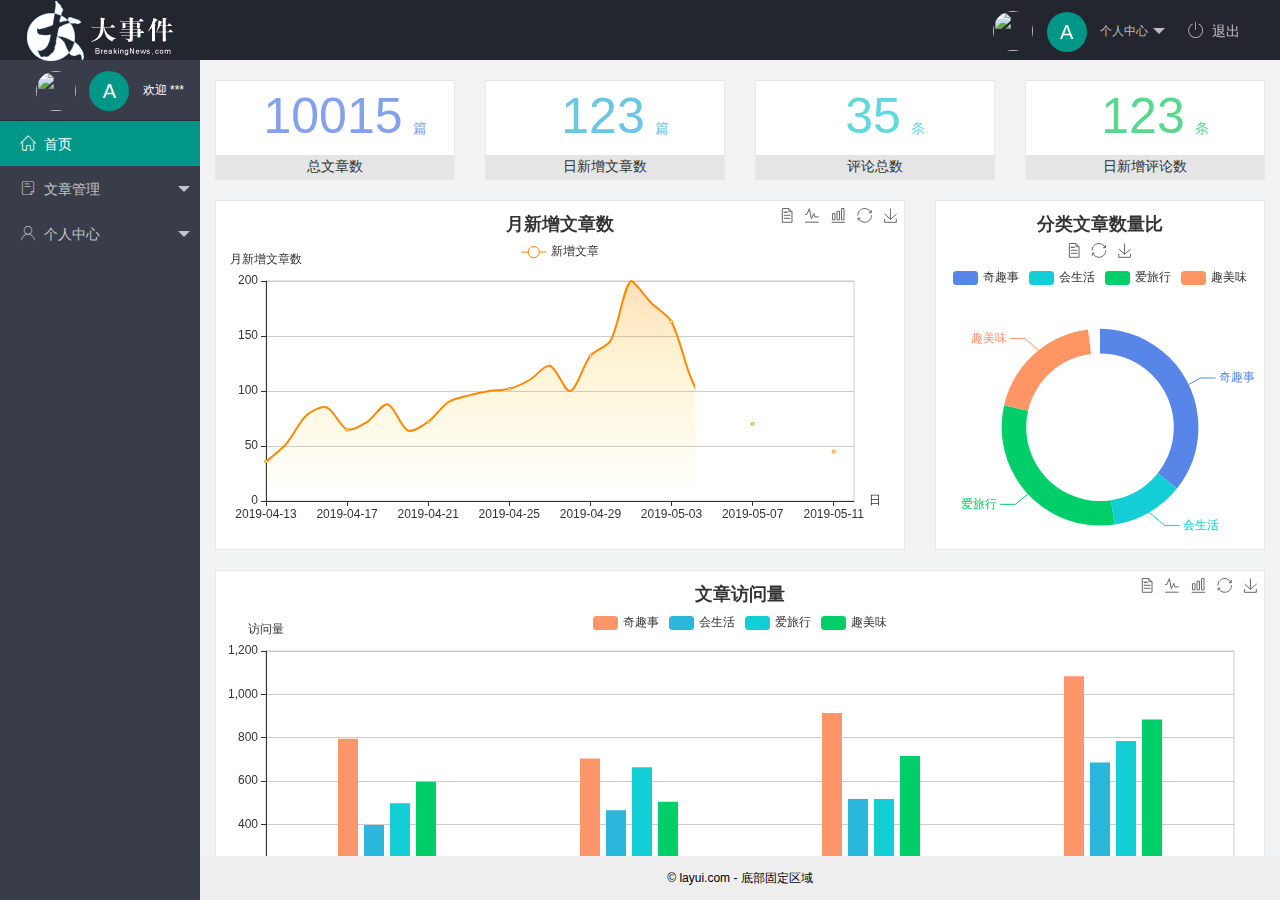
==== commit 5d111e71: "完成个人中心功能的开发" ====
--- a/index.html
+++ b/index.html
@@ -25,9 +25,9 @@
                         <span class="text-avatar">A</span> 个人中心
                     </a>
                     <dl class="layui-nav-child">
-                        <dd><a href="">基本资料</a></dd>
-                        <dd><a href="">更换头像</a></dd>
-                        <dd><a href="">重置密码</a></dd>
+                        <dd><a href="/user/user_info.html" target="fm">基本资料</a></dd>
+                        <dd><a href="/user/user_avatar.html" target="fm">更换头像</a></dd>
+                        <dd><a href="/user/user_pwd.html" target="fm">重置密码</a></dd>
                     </dl>
                 </li>
                 <li class="layui-nav-item"><a href="javascrip:;" id="btnLogout"><span class="iconfont icon-tuichu"></span>退出</a></li>
@@ -64,13 +64,13 @@
                         <a href="javascript:;"><span class="iconfont icon-user"></span>个人中心</a>
                         <dl class="layui-nav-child">
                             <dd>
-                                <a href="javascript:;"><i class="layui-icon layui-icon-app"></i>基本资料</a>
+                                <a href="/user/user_info.html" target="fm"><i class="layui-icon layui-icon-app"></i>基本资料</a>
                             </dd>
                             <dd>
-                                <a href="javascript:;"><i class="layui-icon layui-icon-app"></i>更换头像</a>
+                                <a href="/user/user_avatar.html" target="fm"><i class="layui-icon layui-icon-app"></i>更换头像</a>
                             </dd>
                             <dd>
-                                <a href="javascript:;"><i class="layui-icon layui-icon-app"></i>重置密码</a>
+                                <a href="/user/user_pwd.html" target="fm"><i class="layui-icon layui-icon-app"></i>重置密码</a>
                             </dd>
                         </dl>
                     </li>
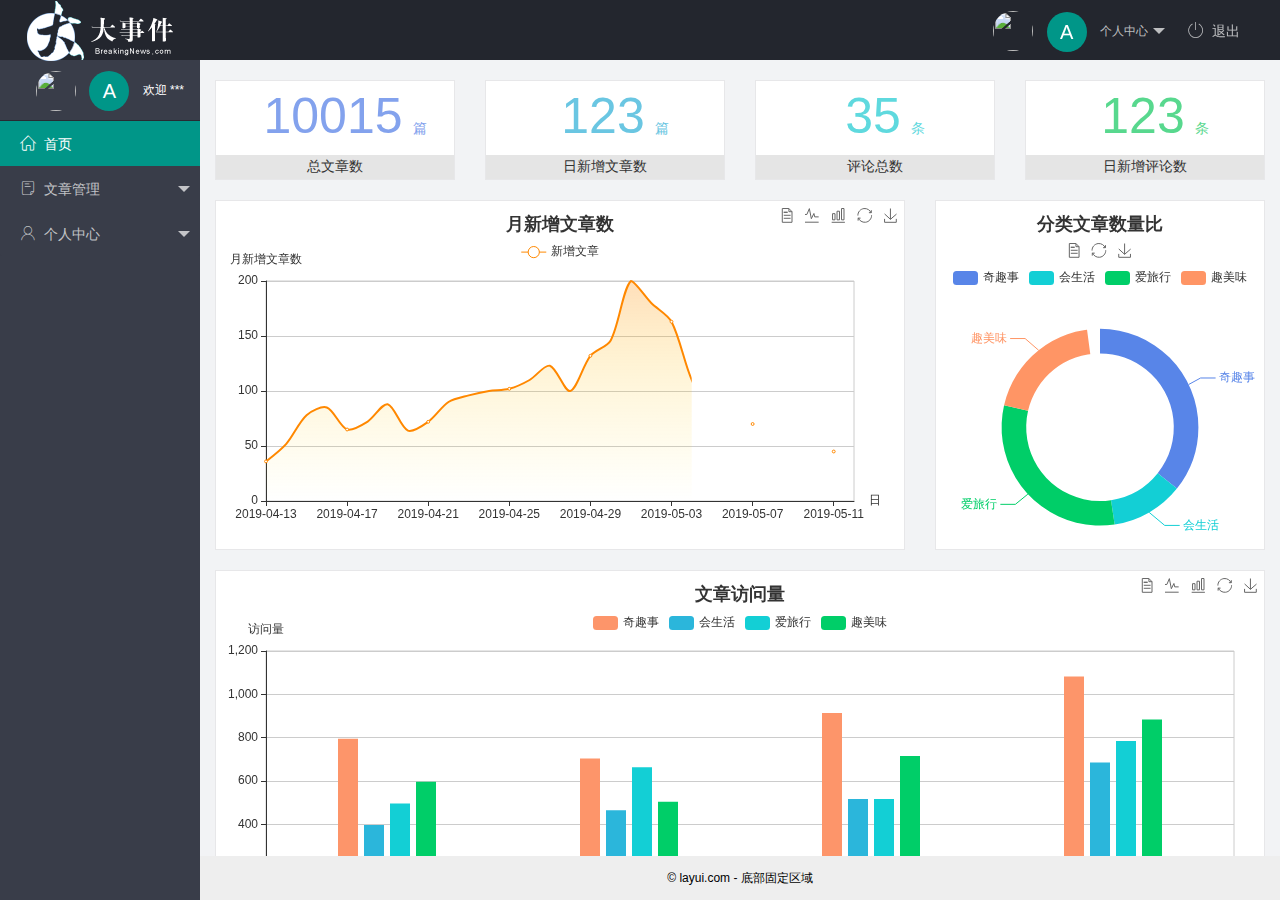
==== commit 7a799343: "git ssh 测试" ====
--- a/index.html
+++ b/index.html
@@ -4,7 +4,7 @@
 <head>
     <meta charset="UTF-8" />
     <meta name="viewport" content="width=device-width, initial-scale=1.0" />
-    <title>后台主页</title>
+    <title>后台主页11</title>
     <!-- 导入 layui 的样式表 -->
     <link rel="stylesheet" href="/assets/lib/layui/css/layui.css" />
     <link rel="stylesheet" href="/assets/fonts/iconfont.css">
